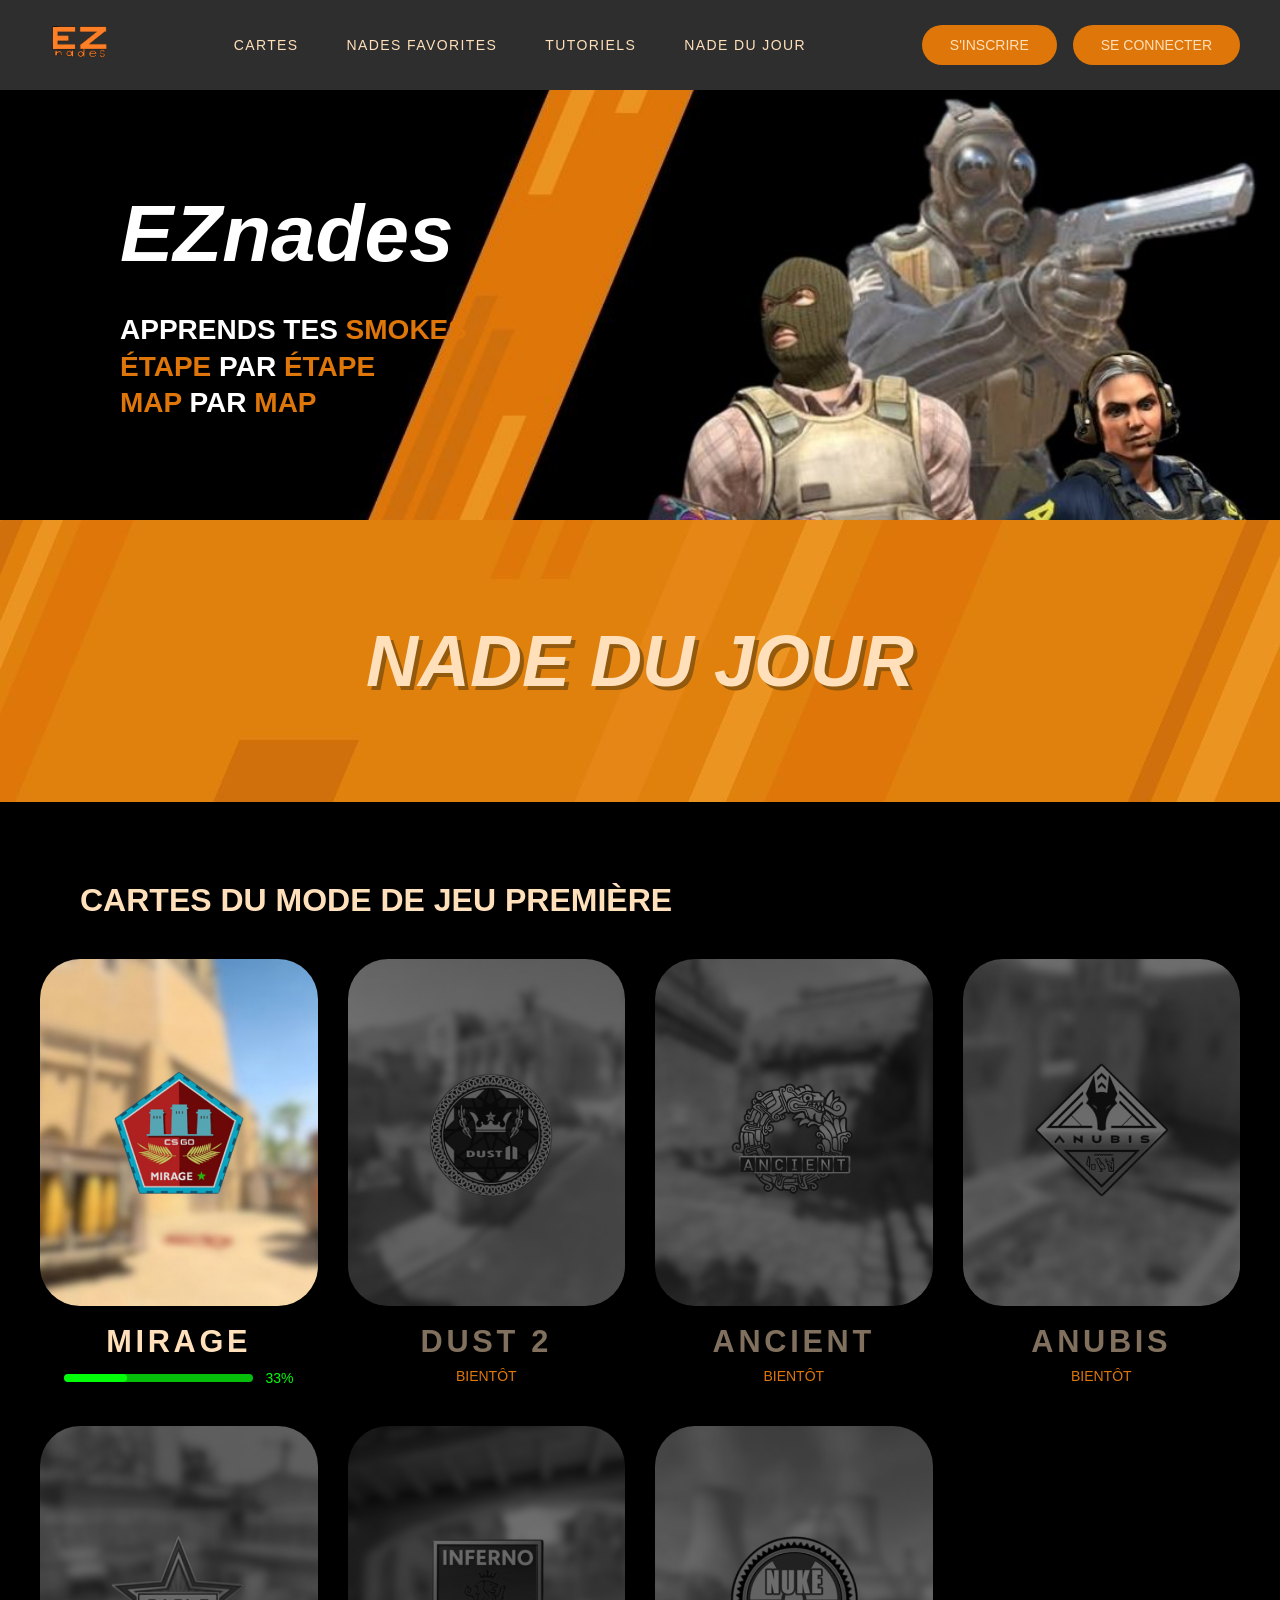
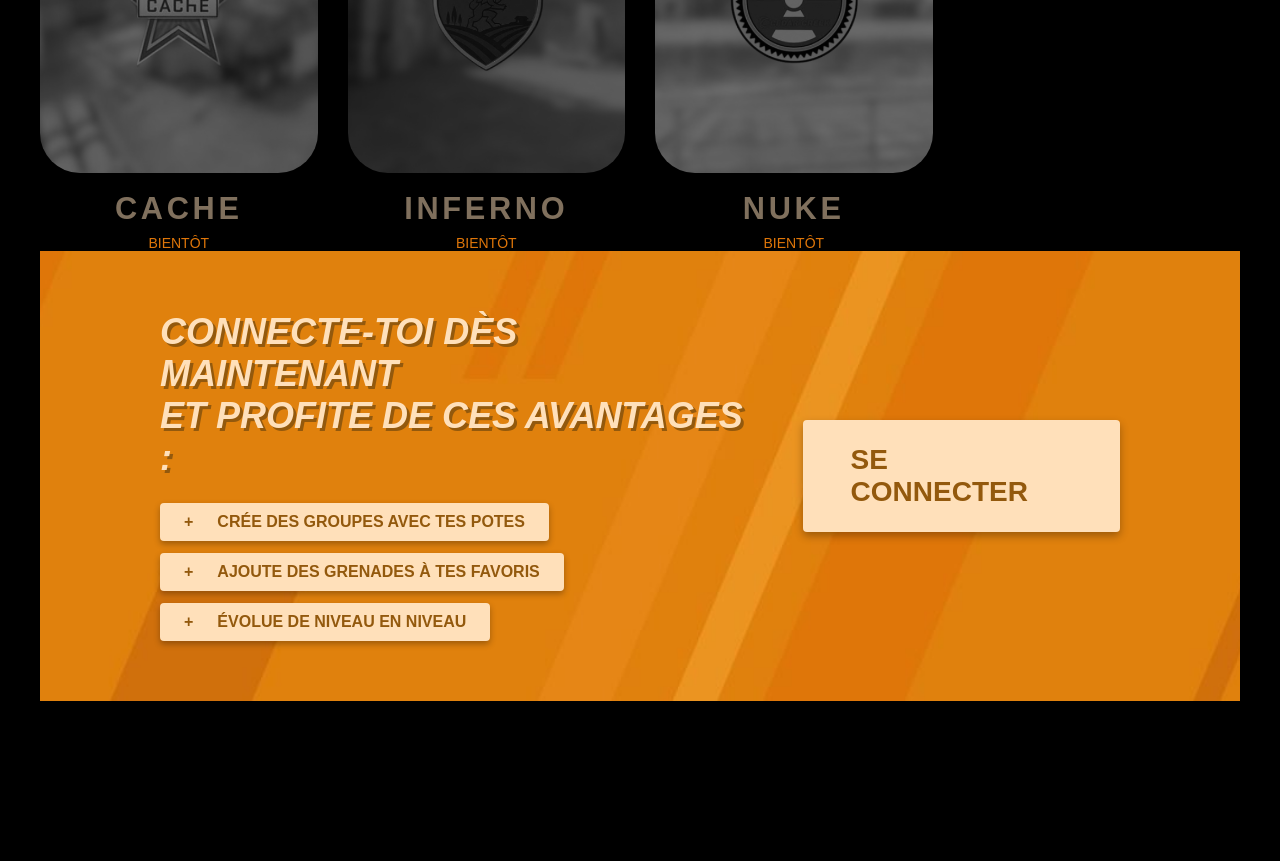
==== index.html @ 0c4ae9d3 "Mise en page grille des maps" ====
<!DOCTYPE html>
<html lang="fr">
<head>
  <meta charset="UTF-8">
  <meta name="viewport" content="width=device-width, initial-scale=1.0">
  <title>Nades CS2 - démo</title>
  <link rel="stylesheet" href="css/style.css">
</head>
<body>
  <header class="header">
    <a href="index.html" class="header__logo">
      <img src="img/logo/logo.png" alt="Logo">
    </a>
    <nav class="header__nav">
      <a href="#cartes">Cartes</a>
      <a href="#">Nades favorites</a>
      <a href="#">Tutoriels</a>
      <a href="#nade-du-jour">Nade du jour</a>
    </nav>
    <div class="header__actions">
      <a href="#" class="btn">S'inscrire</a>
      <a href="#" class="btn">Se connecter</a>
    </div>
  </header>
  <main>
  <section class="hero">
    <div class="hero__texte">
      <h1 class="hero__titre">EZnades</h1>
      <p class="hero__slogan">
        Apprends tes <span>smokes</span><br>
        <span>étape</span> par <span>étape</span><br>
        <span>map</span> par <span>map</span>
      </p>
    </div>
  </section>

  <section class="nade-du-jour" id="nade-du-jour">
    <h2>Nade du jour</h2>
  </section>

  <section class="cartes" id="cartes">
  <h2 class="cartes__titre">Cartes du mode de jeu Première</h2>

  <div class="cartes__grille">

    <a href="selection.html" class="carte">
      <img src="img/maps/mirage.png" alt="Mirage" class="carte__image">
      <p class="carte__nom">Mirage</p>
      <div class="carte__progression">
        <div class="barre"><div class="barre__remplie" style="width: 33%"></div></div>
        <span class="barre__pourcent">33%</span>
      </div>
    </a>

    <div class="carte carte--bientot">
      <img src="img/maps/dust2.png" alt="Dust 2" class="carte__image">
      <p class="carte__nom">Dust 2</p>
      <p class="carte__etiquette">Bientôt</p>
    </div>

    <div class="carte carte--bientot">
      <img src="img/maps/ancient.png" alt="Ancient" class="carte__image">
      <p class="carte__nom">Ancient</p>
      <p class="carte__etiquette">Bientôt</p>
    </div>

    <div class="carte carte--bientot">
      <img src="img/maps/anubis.png" alt="Anubis" class="carte__image">
      <p class="carte__nom">Anubis</p>
      <p class="carte__etiquette">Bientôt</p>
    </div>

    <div class="carte carte--bientot">
      <img src="img/maps/cache.png" alt="Cache" class="carte__image">
      <p class="carte__nom">Cache</p>
      <p class="carte__etiquette">Bientôt</p>
    </div>

    <div class="carte carte--bientot">
      <img src="img/maps/inferno.png" alt="Inferno" class="carte__image">
      <p class="carte__nom">Inferno</p>
      <p class="carte__etiquette">Bientôt</p>
    </div>

    <div class="carte carte--bientot">
      <img src="img/maps/nuke.png" alt="Nuke" class="carte__image">
      <p class="carte__nom">Nuke</p>
      <p class="carte__etiquette">Bientôt</p>
    </div>

  </div>
  <section class="connexion">
    <div>
    <h2>Connecte-toi dès maintenant<br>et profite de ces avantages :</h2>
    <ul class="connexion__liste">
      <li>Crée des groupes avec tes potes</li>
      <li>Ajoute des grenades à tes favoris</li>
      <li>Évolue de niveau en niveau</li>
    </ul>
    </div>
    <a href="#" class="connexion__bouton">Se connecter</a>
  </section>

</section>
</main>
</body>
</html>
---- css/style.css ----
:root {
  --noir: #000000;
  --gris-header: #2e2e2e;
  --orange: #df7609;
  --creme: #ffe0BA;
  --vert-progress: #00FF09;
  --brun: #93590D;
  --vert-fonce: #05BF0B;

  --font-texte: "Inter", sans-serif;
  --font-titre: "Inter", sans-serif;
}

* { box-sizing: border-box; margin: 0; padding: 0; }

body {
  background: var(--noir);
  color: var(--creme);
  font-family: var(--font-texte);
}
.header {
  display: flex;
  align-items: center;
  justify-content: space-between;
  height: 90px;
  padding: 0 40px;
  background: var(--gris-header);
}
.header__logo img { height: 64px; }
.header__nav { display: flex; gap: 48px; }
.header__nav a {
  color: var(--creme);
  text-decoration: none;
  text-transform: uppercase;
  letter-spacing: 0.1em;
  font-size: 14px;
}
.header__actions { display: flex; gap: 16px; align-items: center; }
.btn {
  background: var(--orange);
  color: var(--creme);
  padding: 12px 28px;
  border-radius: 999px;
  text-decoration: none;
  text-transform: uppercase;
  font-size: 14px;
}
.hero {
  background: var(--noir) url("../img/hero/hero.jpg") no-repeat right center / cover;
  min-height: 430px;
  display: flex;
  align-items: center;
  padding: 0 120px;
}
.hero__titre {
  font-family: var(--font-titre);
  font-size: 80px;
  font-style: italic;
  font-weight: 800;
  color: #fff;
}
.hero__slogan {
  margin-top: 32px;
  font-family: var(--font-titre);
  font-size: 28px;
  font-weight: 600;
  text-transform: uppercase;
  line-height: 1.3;
  color: #fff;
}
.hero__slogan span { color: var(--orange); }

.nade-du-jour {
  background: var(--orange) url("../img/hero/fond-orange.jpg") center / cover;
  padding: 100px 20px;
  text-align: center;
}
.nade-du-jour h2 {
  font-family: var(--font-titre);
  font-size: 72px;
  font-style: italic;
  font-weight: 800;
  text-transform: uppercase;
  color: var(--creme);
  text-shadow: 4px 4px 0 var(--brun);
}
.cartes { padding: 80px 40px 160px; }
.cartes__titre {
  font-family: var(--font-titre);
  font-size: 32px;
  text-transform: uppercase;
  color: var(--creme);
  margin: 0 0 40px 40px;
}
.cartes__grille {
  display: grid;
  grid-template-columns: repeat(4, 1fr);
  gap: 40px 30px;
}

.carte {
  display: block;
  text-decoration: none;
  color: var(--creme);
  transition: transform 0.2s;
}
a.carte:hover { transform: translateY(-4px); }

.carte__image {
  display: block;
  width: 100%;
  aspect-ratio: 4 / 5;
  object-fit: cover;
  border-radius: 40px;
}

.carte__progression {
  display: flex;
  align-items: center;
  gap: 12px;
  margin: 10px 24px 0;
}
.barre {
  flex: 1;
  height: 8px;
  background: var(--vert-fonce);
  border-radius: 999px;
  overflow: hidden;
}
.barre__remplie {
  height: 100%;
  background: var(--vert-progress);
  border-radius: 999px;
}
.barre__pourcent { font-size: 14px; color: var(--vert-progress); }

.carte__nom {
  margin-top: 18px;
  text-align: center;
  text-transform: uppercase;
  font-size: clamp(22px, 2.4vw, 36px);
  font-weight: 700;
  letter-spacing: 0.12em;
}

.carte--bientot .carte__image { filter: grayscale(1) brightness(0.45); }
.carte--bientot .carte__nom { opacity: 0.5; }
.carte__etiquette {
  margin: 8px 24px 0;
  text-align: center;
  font-size: 14px;
  text-transform: uppercase;
  color: var(--orange);
}
.connexion {
  background: var(--orange) url("../img/hero/fond-orange.jpg") center / cover;
  display: flex;
  align-items: center;
  justify-content: space-between;
  gap: 40px;
  padding: 60px 120px;
}
.connexion h2 {
  font-family: var(--font-titre);
  font-size: 36px;
  font-style: italic;
  font-weight: 800;
  text-transform: uppercase;
  color: var(--creme);
  text-shadow: 3px 3px 0 var(--brun);
}
.connexion__liste {
  list-style: none;
  display: grid;
  gap: 12px;
  margin-top: 24px;
}
.connexion__liste li {
  width: fit-content;
  padding: 10px 24px;
  background: var(--creme);
  color: var(--brun);
  font-weight: 700;
  text-transform: uppercase;
  border-radius: 4px;
  box-shadow: 0 3px 6px rgba(0, 0, 0, 0.3);
}
.connexion__liste li::before { content: "+"; margin-right: 24px; }
.connexion__bouton {
  padding: 24px 48px;
  background: var(--creme);
  color: var(--brun);
  font-size: 28px;
  font-weight: 800;
  text-transform: uppercase;
  text-decoration: none;
  border-radius: 4px;
  box-shadow: 0 4px 8px rgba(0, 0, 0, 0.3);
}
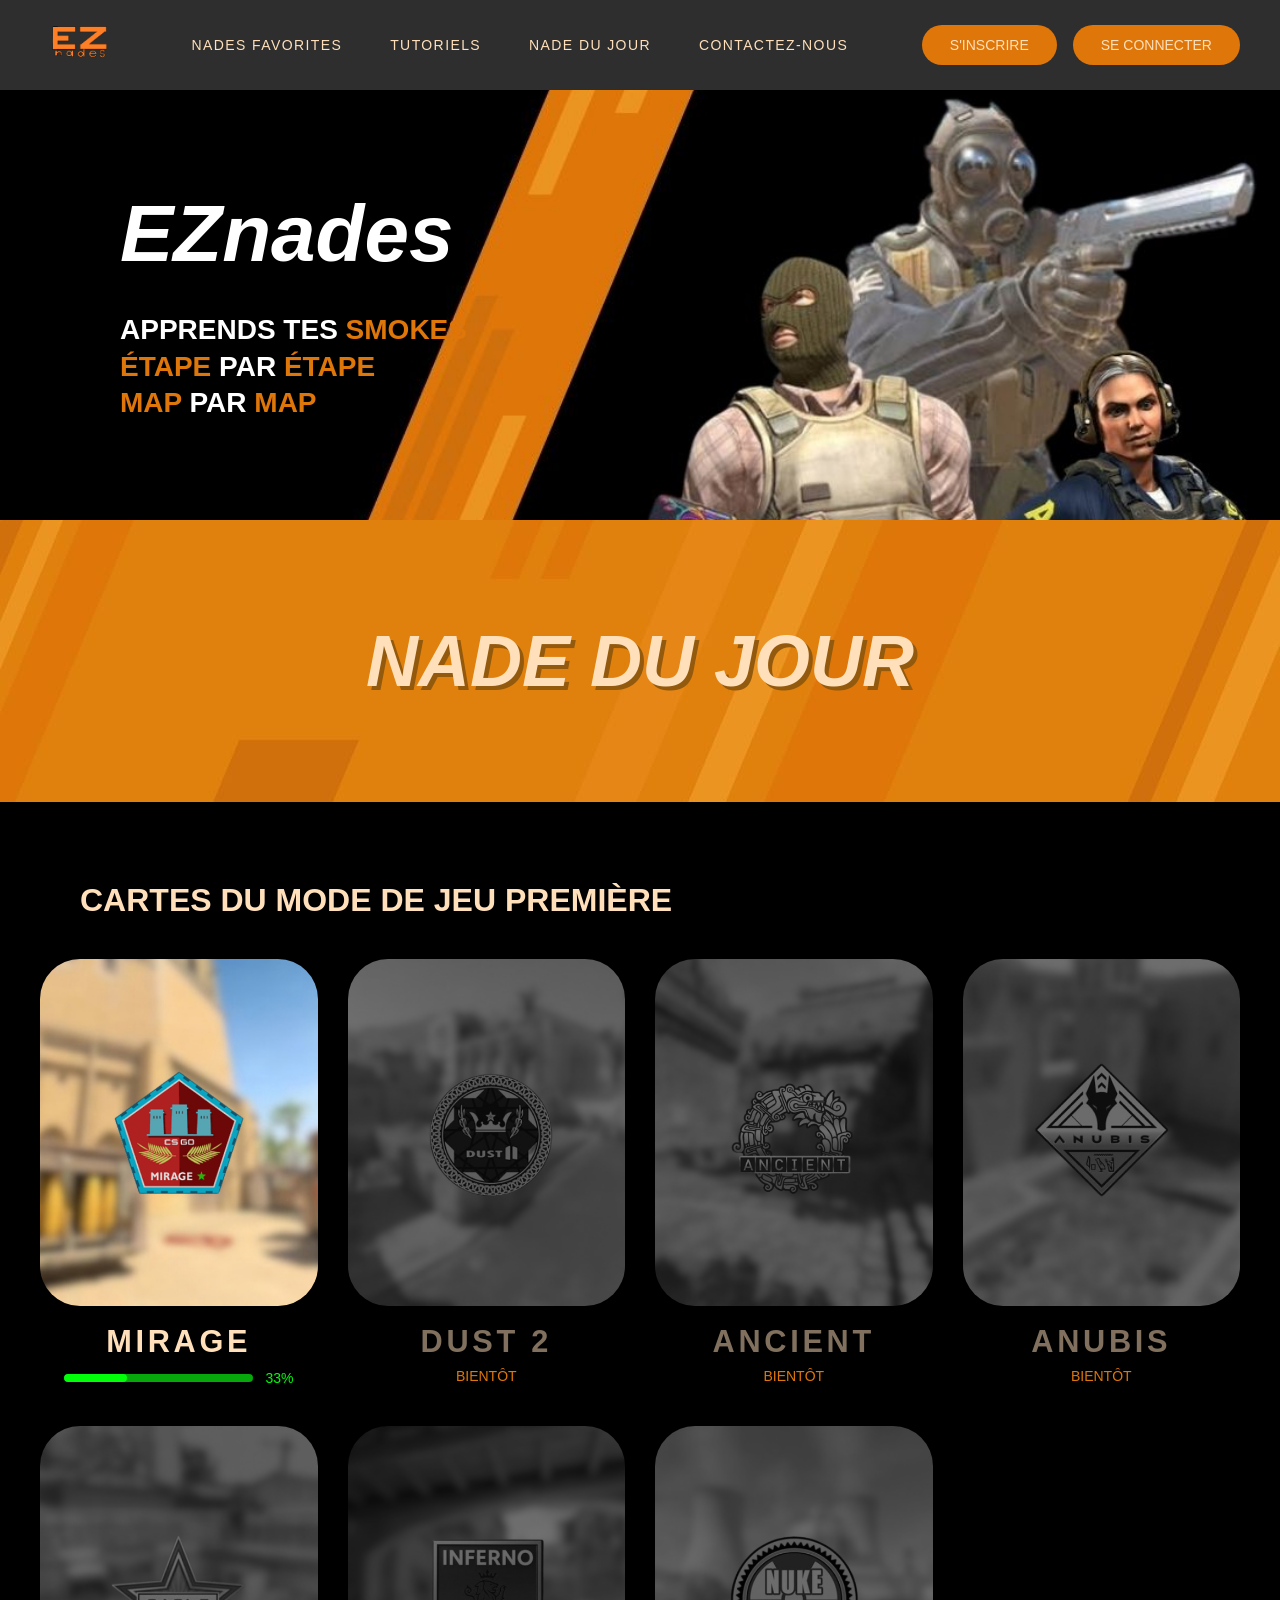
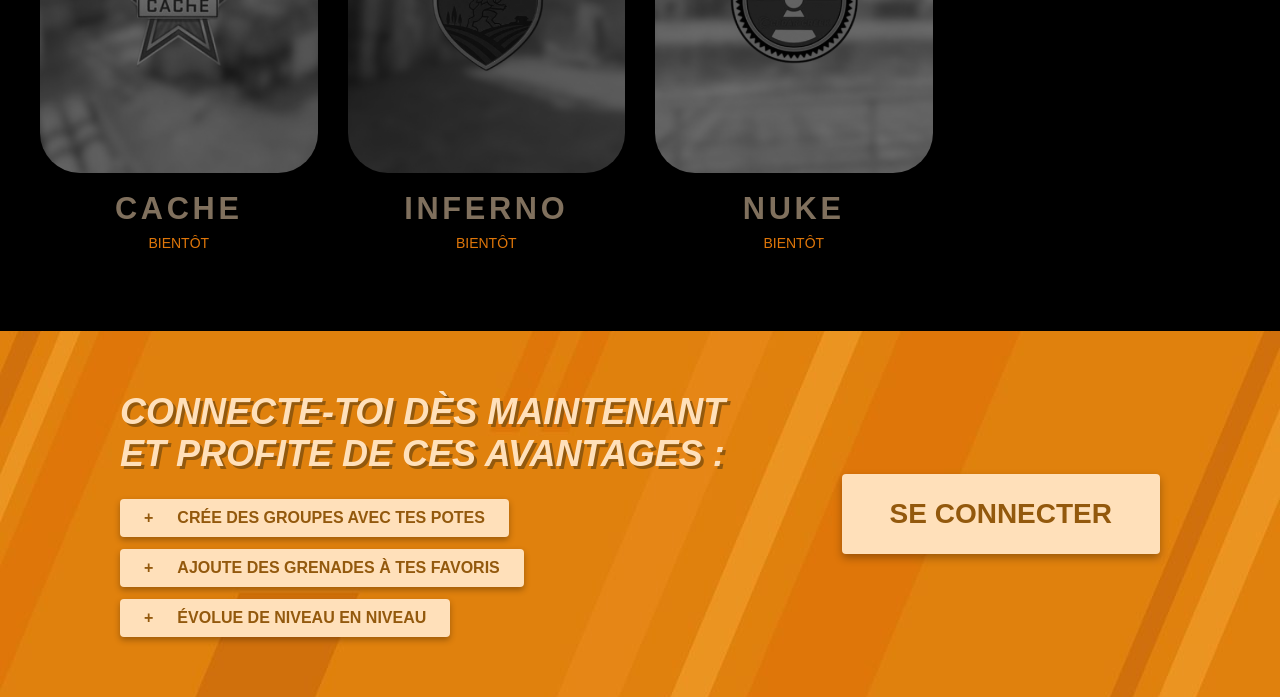
==== commit 1f26eff9: "Ajustements site 19/10" ====
--- a/index.html
+++ b/index.html
@@ -12,10 +12,10 @@
       <img src="img/logo/logo.png" alt="Logo">
     </a>
     <nav class="header__nav">
-      <a href="#cartes">Cartes</a>
       <a href="#">Nades favorites</a>
       <a href="#">Tutoriels</a>
       <a href="#nade-du-jour">Nade du jour</a>
+      <a href="contact.html">Contactez-nous</a>
     </nav>
     <div class="header__actions">
       <a href="#" class="btn">S'inscrire</a>
@@ -87,8 +87,9 @@
       <p class="carte__nom">Nuke</p>
       <p class="carte__etiquette">Bientôt</p>
     </div>
-
   </div>
+  </section>
+  
   <section class="connexion">
     <div>
     <h2>Connecte-toi dès maintenant<br>et profite de ces avantages :</h2>
@@ -101,7 +102,6 @@
     <a href="#" class="connexion__bouton">Se connecter</a>
   </section>
 
-</section>
 </main>
 </body>
 </html>
--- a/css/style.css
+++ b/css/style.css
@@ -5,7 +5,7 @@
   --creme: #ffe0BA;
   --vert-progress: #00FF09;
   --brun: #93590D;
-  --vert-fonce: #05BF0B;
+  --vert-fonce: #06A80C;
 
   --font-texte: "Inter", sans-serif;
   --font-titre: "Inter", sans-serif;
@@ -84,7 +84,7 @@
   color: var(--creme);
   text-shadow: 4px 4px 0 var(--brun);
 }
-.cartes { padding: 80px 40px 160px; }
+.cartes { padding: 80px 40px 80px; }
 .cartes__titre {
   font-family: var(--font-titre);
   font-size: 32px;
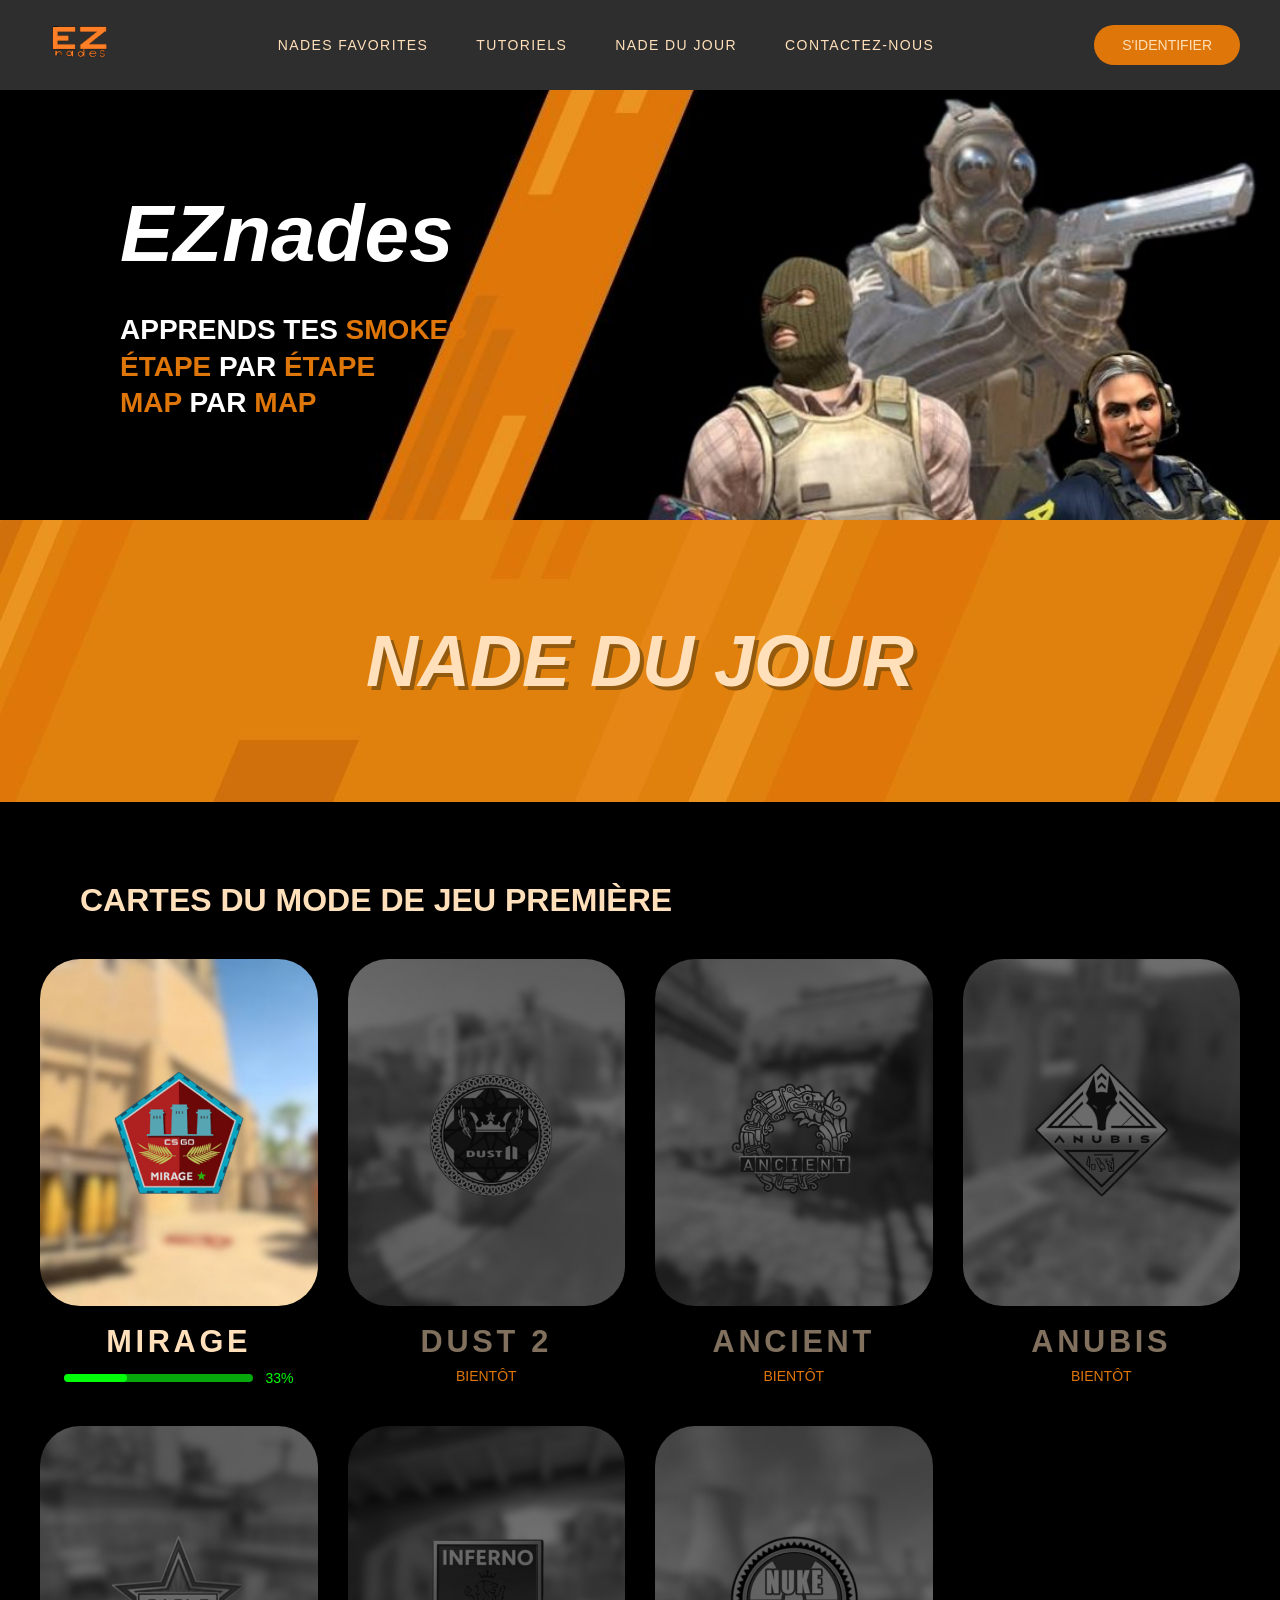
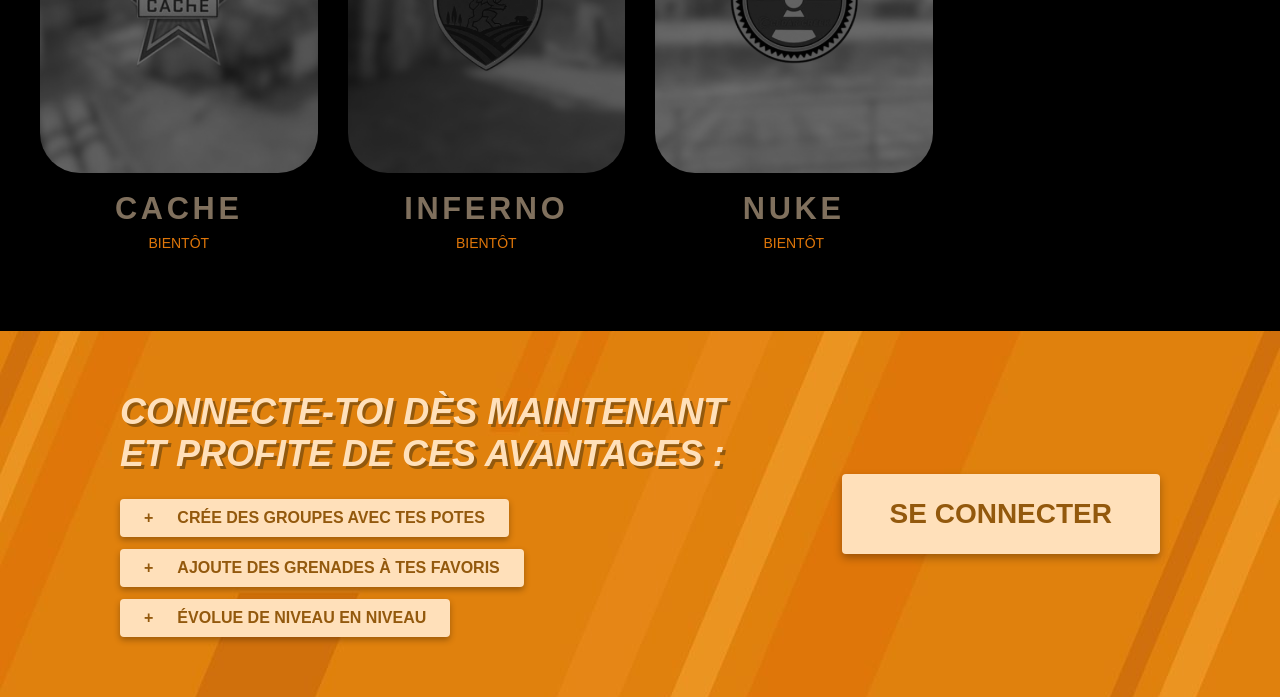
==== commit f59df512: "Pages connexion et contact + boutons" ====
--- a/index.html
+++ b/index.html
@@ -18,9 +18,8 @@
       <a href="contact.html">Contactez-nous</a>
     </nav>
     <div class="header__actions">
-      <a href="#" class="btn">S'inscrire</a>
-      <a href="#" class="btn">Se connecter</a>
-    </div>
+      <a href="connexion.html" class="btn">S'identifier</a>
+      </div>
   </header>
   <main>
   <section class="hero">
--- a/css/style.css
+++ b/css/style.css
@@ -196,4 +196,384 @@
   text-decoration: none;
   border-radius: 4px;
   box-shadow: 0 4px 8px rgba(0, 0, 0, 0.3);
+}
+/* ---------- Page sélection ---------- */
+.map-hero {
+  width: 90%;
+  max-width: 1150px;
+  min-height: 300px;
+  margin: 60px auto 0;
+  background: url("../img/hero/mirage-banniere.png") center / cover;
+  display: flex;
+  align-items: center;
+  justify-content: center;
+}
+.map-hero__titre {
+  font-family: var(--font-titre);
+  font-size: clamp(56px, 9vw, 120px);
+  font-weight: 800;
+  text-transform: uppercase;
+  color: var(--creme);
+  text-shadow: 6px 6px 0 var(--brun);
+}
+
+.niveau { text-align: center; margin: 32px 0; }
+.niveau__select {
+  padding: 14px 32px;
+  background: var(--gris-header);
+  color: var(--creme);
+  border: 2px solid var(--orange);
+  border-radius: 8px;
+  font-family: var(--font-texte);
+  font-size: 20px;
+  font-weight: 700;
+  text-transform: uppercase;
+  cursor: pointer;
+}
+
+.filtres {
+  display: flex;
+  align-items: center;
+  gap: 48px;
+  padding: 24px 56px;
+  background: var(--gris-header);
+}
+.filtres__titre {
+  font-size: 22px;
+  font-weight: 800;
+  text-transform: uppercase;
+}
+.filtres__select {
+  background: transparent;
+  color: var(--creme);
+  border: none;
+  font-family: var(--font-texte);
+  font-size: 18px;
+  text-transform: uppercase;
+  cursor: pointer;
+}
+.filtres__select option,
+.niveau__select option {
+  background: var(--gris-header);
+  color: var(--creme);
+}
+
+.smokes {
+  display: grid;
+  grid-template-columns: repeat(3, 1fr);
+  gap: 40px;
+  padding: 90px 40px 80px;
+}
+.smoke-carte {
+  display: flex;
+  flex-direction: column;
+  align-items: center;
+  text-decoration: none;
+  color: var(--creme);
+  transition: transform 0.2s;
+}
+.smoke-carte:hover { transform: translateY(-4px); }
+.smoke-carte__image {
+  width: clamp(180px, 19.5vw, 320px);
+  aspect-ratio: 250 / 322;
+  object-fit: cover;
+  border-radius: 25px;
+}
+.smoke-carte__nom {
+  margin-top: 32px;
+  font-size: clamp(18px, 2vw, 28px);
+  font-weight: 700;
+  text-transform: uppercase;
+}
+.smoke-carte__badge {
+  display: inline-flex;
+  align-items: center;
+  gap: 16px;
+  margin-top: 32px;
+  padding: 8px 28px;
+  border: 3px solid var(--creme);
+  border-radius: 12px;
+  font-size: clamp(16px, 1.7vw, 22px);
+  font-weight: 700;
+  text-transform: uppercase;
+}
+.smoke-carte__picto { height: 32px; }
+
+/* Menu "Type de lancer" */
+.lancer { position: relative; }
+.lancer__titre {
+  list-style: none;
+  cursor: pointer;
+  font-size: 18px;
+  text-transform: uppercase;
+  color: var(--creme);
+}
+.lancer__titre::-webkit-details-marker { display: none; }
+.lancer__titre::after { content: " ▼"; font-size: 0.8em; }
+
+.lancer__panneau {
+  position: absolute;
+  top: 140%;
+  left: 0;
+  z-index: 10;
+  display: grid;
+  gap: 20px;
+  width: max-content;
+  padding: 24px 32px;
+  background: var(--gris-header);
+  border: 2px solid var(--orange);
+  border-radius: 8px;
+}
+
+/* Les interrupteurs */
+.interrupteur-ligne {
+  display: flex;
+  align-items: center;
+  gap: 20px;
+  font-size: 14px;
+  text-transform: uppercase;
+  white-space: nowrap;
+}
+.interrupteur { position: relative; display: inline-block; cursor: pointer; }
+.interrupteur input {
+  position: absolute;
+  width: 100%;
+  height: 100%;
+  opacity: 0;
+  cursor: pointer;
+}
+.interrupteur__piste {
+  position: relative;
+  display: block;
+  width: 160px;
+  height: 44px;
+  background: var(--creme);
+  border: 2px solid var(--brun);
+  border-radius: 6px;
+}
+.interrupteur__piste::after {
+  content: "";
+  position: absolute;
+  top: 6px;
+  left: 6px;
+  width: 56px;
+  height: 28px;
+  background: var(--brun);
+  border-radius: 4px;
+  transition: transform 0.25s;
+}
+.interrupteur input:checked + .interrupteur__piste::after {
+  transform: translateX(88px);
+}
+.interrupteur input:focus-visible + .interrupteur__piste {
+  outline: 3px solid var(--orange);
+  outline-offset: 2px;
+}
+/* ---------- Page apprendre ---------- */
+.map-hero--detail { gap: clamp(24px, 6vw, 90px); }
+.map-hero--detail .map-hero__titre { font-size: clamp(48px, 7.5vw, 100px); }
+.map-hero__infos {
+  padding-left: clamp(24px, 6vw, 90px);
+  border-left: 3px solid var(--creme);
+  font-size: clamp(20px, 2.8vw, 38px);
+  font-weight: 800;
+  text-transform: uppercase;
+  line-height: 1.8;
+  text-shadow: 3px 3px 0 var(--brun);
+}
+
+.version {
+  margin-bottom: 24px;
+  font-size: 16px;
+  color: #b8b8b8;
+}
+
+.video-cadre {
+  background: var(--orange) url("../img/hero/fond-orange.jpg") center / cover;
+  padding: clamp(16px, 4.5vw, 62px);
+}
+.video { aspect-ratio: 16 / 9; }
+.video iframe {
+  display: block;
+  width: 100%;
+  height: 100%;
+  border: 0;
+}
+.apprendre {
+  display: grid;
+  grid-template-columns: 1fr clamp(260px, 26vw, 340px);
+  gap: 40px;
+  align-items: start;
+  padding: 40px 40px 80px;
+}
+.apprendre__principal .nade-du-jour { margin-top: 48px; }
+
+/* Boutons d'action */
+.actions {
+  display: grid;
+  grid-template-columns: 1fr 1fr;
+  gap: 24px;
+  margin-top: 40px;
+}
+.action {
+  --fond: #57a95c;
+  --bord: #245a28;
+  --texte: #0f2f12;
+  display: flex;
+  align-items: center;
+  justify-content: space-between;
+  min-height: 96px;
+  padding: 0 40px;
+  background: var(--fond);
+  color: var(--texte);
+  border: 6px solid var(--bord);
+  font-family: var(--font-texte);
+  font-size: 22px;
+  font-weight: 800;
+  text-transform: uppercase;
+  text-decoration: none;
+  cursor: pointer;
+  transition: background 0.2s, color 0.2s;
+}
+.action.est-actif {
+  --fond: var(--bord);
+  --texte: var(--creme);
+}
+.action:hover { filter: brightness(1.1); }
+.action__icone { font-size: 32px; }
+.action--favoris { --fond: #dde58a; --bord: #8b8b35; --texte: #4d4d12; }
+.action--erreur {
+  --fond: #d26161; --bord: #7d2f2f; --texte: #3d1111;
+  grid-column: 1 / -1;
+  justify-self: center;
+  width: 50%;
+}
+
+/* Colonne "Apprendre d'autres nades" */
+.autres {
+  padding: 32px 28px;
+  background: var(--gris-header);
+  border-radius: 16px;
+}
+.autres__titre {
+  margin-bottom: 28px;
+  text-align: center;
+  font-size: 22px;
+  font-weight: 800;
+  text-transform: uppercase;
+}
+.autres .smoke-carte {
+  padding-bottom: 32px;
+  margin-bottom: 32px;
+  border-bottom: 2px solid var(--creme);
+}
+.autres .smoke-carte__image {
+  width: 100%;
+  aspect-ratio: 3 / 4;
+  border-radius: 28px;
+}
+.autres .smoke-carte__nom { margin-top: 20px; font-size: 22px; }
+.autres .smoke-carte__badge { margin-top: 20px; }
+
+/* ---------- Pages Connexion et Contact ---------- */
+.header--sans-actions { justify-content: flex-start; gap: 64px; }
+
+.page-carte {
+  display: flex;
+  justify-content: center;
+  padding: clamp(32px, 6vw, 60px) 20px 80px;
+}
+
+.login {
+  width: 100%;
+  max-width: 550px;
+  padding: 40px clamp(20px, 6vw, 72px) 60px;
+  background: var(--gris-header);
+  color: #fff;
+  text-align: center;
+}
+.login__titre {
+  font-size: clamp(26px, 5vw, 36px);
+  font-weight: 800;
+  text-transform: uppercase;
+}
+.login__logo { display: block; width: 140px; margin: 28px auto; }
+.login__texte { font-size: 16px; line-height: 1.4; }
+.login__boutons { display: grid; gap: 20px; margin-top: 40px; }
+
+.login__bouton {
+  display: grid;
+  grid-template-columns: 40px 1fr 40px;
+  align-items: center;
+  height: 46px;
+  padding: 0 24px;
+  background: var(--gris-bouton);
+  color: #fff;
+  border: 0;
+  border-radius: 6px;
+  font-family: var(--font-texte);
+  font-size: 16px;
+  font-weight: 500;
+  text-align: center;
+  cursor: pointer;
+}
+.login__bouton:hover { filter: brightness(1.15); }
+.login__icone { grid-column: 1; width: 26px; height: 26px; justify-self: center; }
+.login__bouton span { grid-column: 2; }
+
+.login__bouton--steam {
+  height: 86px;
+  background: var(--orange);
+  font-size: 20px;
+  font-weight: 700;
+  grid-template-columns: 96px 1fr 96px;
+}
+.login__bouton--steam .login__icone { width: 42px; height: 42px; }
+
+.contact {
+  width: 100%;
+  max-width: 980px;
+  padding: 48px clamp(20px, 8.6vw, 110px) 72px;
+  background: var(--gris-header);
+}
+.contact__titre { margin-bottom: 24px; font-size: 24px; font-weight: 700; }
+.formulaire { display: grid; gap: 24px; }
+
+.champ {
+  display: block;
+  width: 100%;
+  padding: 16px 28px;
+  background: transparent;
+  color: var(--creme);
+  border: 2px solid var(--creme);
+  border-radius: 6px;
+  font-family: var(--font-texte);
+  font-size: 18px;
+}
+.champ::placeholder { color: #a39583; }
+.champ:focus { outline: 3px solid var(--orange); outline-offset: 2px; }
+.champ--message { min-height: 225px; resize: vertical; }
+
+.formulaire__envoyer {
+  justify-self: start;
+  padding: 14px 40px;
+  background: var(--orange);
+  color: var(--creme);
+  border: 0;
+  border-radius: 999px;
+  font-family: var(--font-texte);
+  font-size: 16px;
+  font-weight: 800;
+  text-transform: uppercase;
+  cursor: pointer;
+}
+.formulaire__envoyer:hover { filter: brightness(1.1); }
+
+.sr-only {
+  position: absolute;
+  width: 1px;
+  height: 1px;
+  overflow: hidden;
+  clip: rect(0 0 0 0);
+  white-space: nowrap;
 }
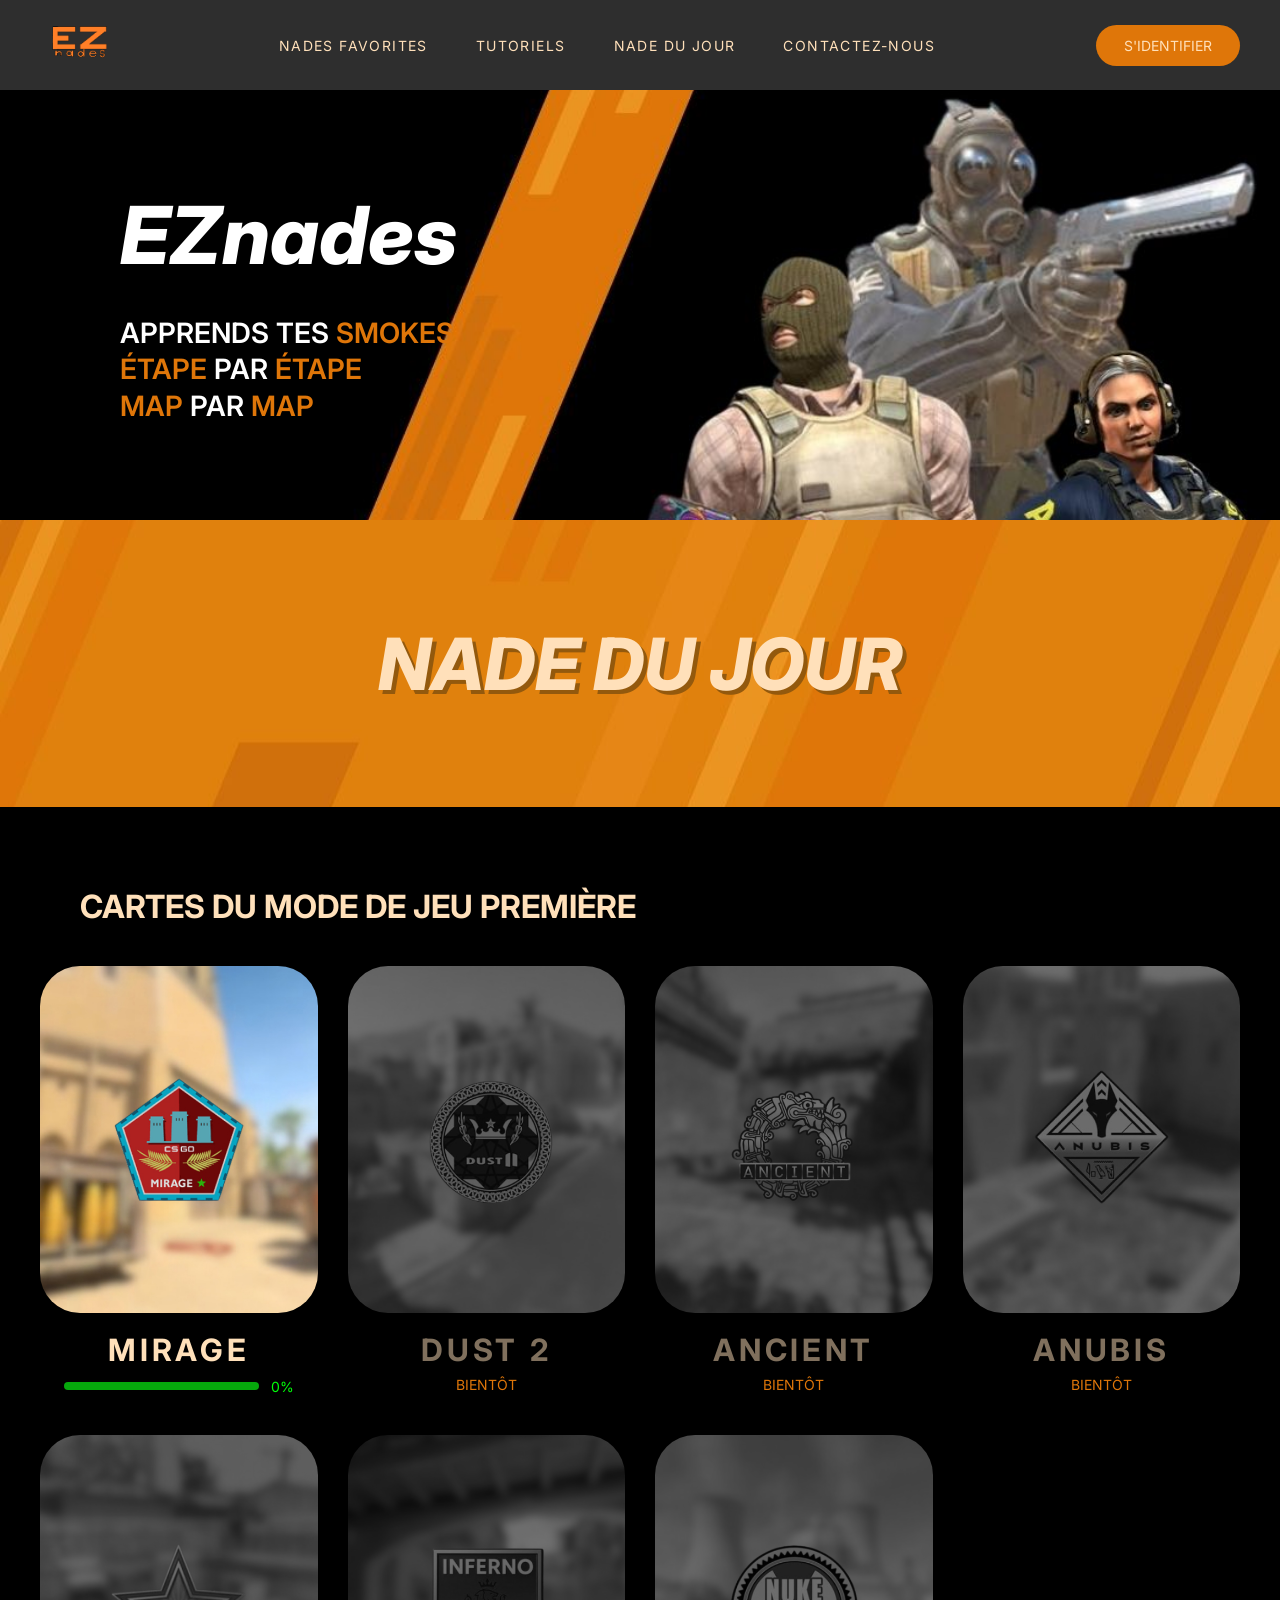
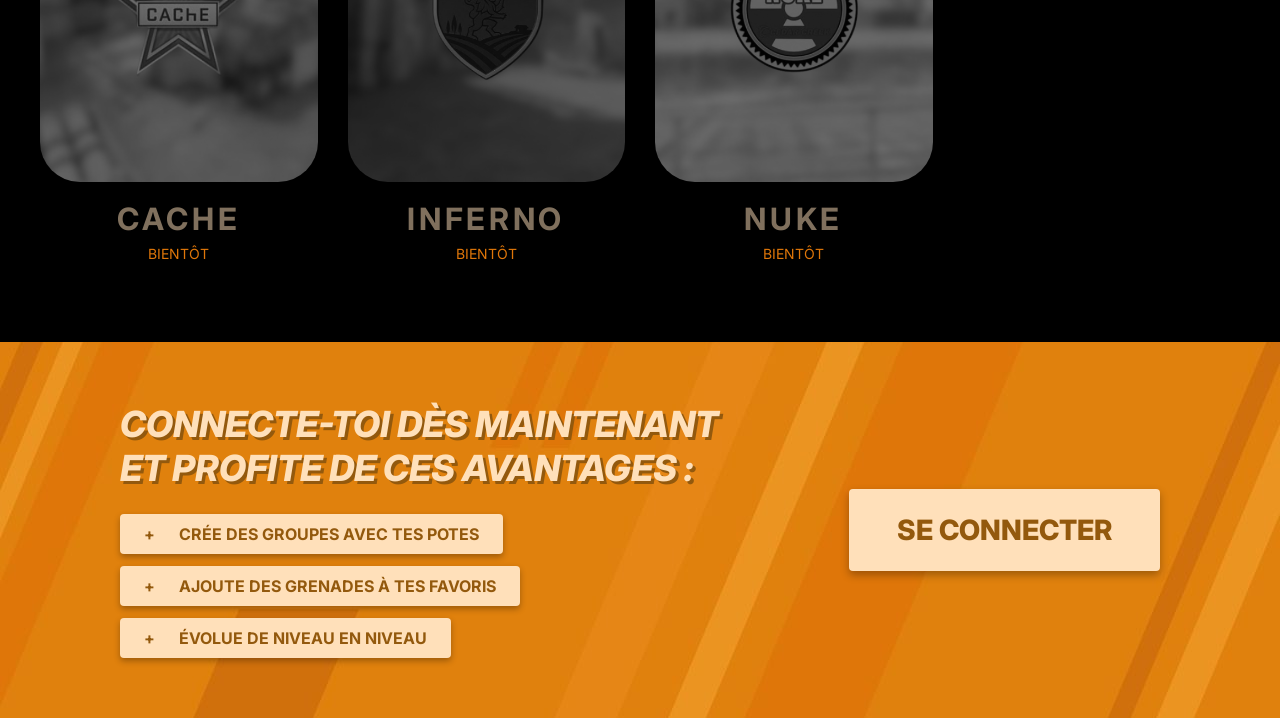
==== commit b38dbf6f: "Progression branchée" ====
--- a/index.html
+++ b/index.html
@@ -5,13 +5,18 @@
   <meta name="viewport" content="width=device-width, initial-scale=1.0">
   <title>Nades CS2 - démo</title>
   <link rel="stylesheet" href="css/style.css">
+  <script src="js/main.js" defer></script>
 </head>
 <body>
   <header class="header">
+    <button class="burger" type="button" aria-label="Ouvrir le menu"
+          aria-expanded="false" aria-controls="menu-principal">
+     <span></span><span></span><span></span>
+    </button>
     <a href="index.html" class="header__logo">
       <img src="img/logo/logo.png" alt="Logo">
     </a>
-    <nav class="header__nav">
+    <nav class="header__nav" id="menu-principal">
       <a href="#">Nades favorites</a>
       <a href="#">Tutoriels</a>
       <a href="#nade-du-jour">Nade du jour</a>
@@ -45,9 +50,9 @@
     <a href="selection.html" class="carte">
       <img src="img/maps/mirage.png" alt="Mirage" class="carte__image">
       <p class="carte__nom">Mirage</p>
-      <div class="carte__progression">
-        <div class="barre"><div class="barre__remplie" style="width: 33%"></div></div>
-        <span class="barre__pourcent">33%</span>
+      <div class="carte__progression" data-progression="mirage" data-total="3">
+        <div class="barre"><div class="barre__remplie" style="width: 0%"></div></div>
+        <span class="barre__pourcent">0%</span>
       </div>
     </a>
 
@@ -98,7 +103,7 @@
       <li>Évolue de niveau en niveau</li>
     </ul>
     </div>
-    <a href="#" class="connexion__bouton">Se connecter</a>
+    <a href="connexion.html" class="connexion__bouton">Se connecter</a>
   </section>
 
 </main>
--- a/css/style.css
+++ b/css/style.css
@@ -1,3 +1,5 @@
+@import url("https://fonts.googleapis.com/css2?family=Inter:ital,wght@0,400;0,500;0,600;0,700;0,800;1,800&display=swap");
+
 :root {
   --noir: #000000;
   --gris-header: #2e2e2e;
@@ -6,6 +8,7 @@
   --vert-progress: #00FF09;
   --brun: #93590D;
   --vert-fonce: #06A80C;
+  --gris-bouton: #666666;
 
   --font-texte: "Inter", sans-serif;
   --font-titre: "Inter", sans-serif;
@@ -131,6 +134,7 @@
   height: 100%;
   background: var(--vert-progress);
   border-radius: 999px;
+  transition: width 0.4s;
 }
 .barre__pourcent { font-size: 14px; color: var(--vert-progress); }
 
@@ -487,7 +491,7 @@
 .login {
   width: 100%;
   max-width: 550px;
-  padding: 40px clamp(20px, 6vw, 72px) 60px;
+  padding: 40px clamp(14px, 6.6vw, 84px) 60px;
   background: var(--gris-header);
   color: #fff;
   text-align: center;
@@ -501,35 +505,52 @@
 .login__texte { font-size: 16px; line-height: 1.4; }
 .login__boutons { display: grid; gap: 20px; margin-top: 40px; }
 
+.login__boutons { display: grid; gap: 22px; margin-top: 40px; }
+
 .login__bouton {
-  display: grid;
-  grid-template-columns: 40px 1fr 40px;
-  align-items: center;
+  --retrait: 65px;
+  --ecart: 41px;
+  display: flex;
+  align-items: center;
+  justify-content: flex-start;
+  gap: var(--ecart);
   height: 46px;
-  padding: 0 24px;
-  background: var(--gris-bouton);
+  padding: 0 16px 0 var(--retrait);
+  background: var(--gris-bouton, #666666);
   color: #fff;
   border: 0;
-  border-radius: 6px;
+  border-radius: 5px;
   font-family: var(--font-texte);
   font-size: 16px;
   font-weight: 500;
-  text-align: center;
+  white-space: nowrap;
+  text-align: left;
   cursor: pointer;
 }
 .login__bouton:hover { filter: brightness(1.15); }
-.login__icone { grid-column: 1; width: 26px; height: 26px; justify-self: center; }
-.login__bouton span { grid-column: 2; }
+
+.login__icone {
+  flex: none;
+  width: 32px;
+  height: 28px;
+  object-fit: contain;
+}
 
 .login__bouton--steam {
+  --retrait: 55px;
+  --ecart: 34px;
   height: 86px;
   background: var(--orange);
   font-size: 20px;
   font-weight: 700;
-  grid-template-columns: 96px 1fr 96px;
 }
 .login__bouton--steam .login__icone { width: 42px; height: 42px; }
 
+@media (max-width: 480px) {
+  .login__bouton { --retrait: 28px; --ecart: 24px; }
+  .login__bouton--steam { font-size: 16px; }
+  .login__bouton--steam .login__icone { width: 36px; height: 36px; }
+}
 .contact {
   width: 100%;
   max-width: 980px;
@@ -576,4 +597,92 @@
   overflow: hidden;
   clip: rect(0 0 0 0);
   white-space: nowrap;
-}+}
+/* ---------- Menu burger ---------- */
+.burger {
+  display: none;
+  flex-direction: column;
+  justify-content: space-between;
+  width: 32px;
+  height: 22px;
+  padding: 0;
+  background: none;
+  border: 0;
+  cursor: pointer;
+}
+.burger span {
+  display: block;
+  height: 3px;
+  background: var(--creme);
+  border-radius: 2px;
+  transition: transform 0.25s, opacity 0.25s;
+}
+.header.menu-ouvert .burger span:nth-child(1) { transform: translateY(9.5px) rotate(45deg); }
+.header.menu-ouvert .burger span:nth-child(2) { opacity: 0; }
+.header.menu-ouvert .burger span:nth-child(3) { transform: translateY(-9.5px) rotate(-45deg); }
+
+/* ---------- Mobile et tablette ---------- */
+@media (max-width: 960px) {
+
+  /* Header */
+  .header {
+    position: relative;
+    height: 64px;
+    padding: 0 16px;
+    gap: 16px;
+    justify-content: flex-start;
+  }
+  .header__logo img { height: 44px; }
+  .burger { display: flex; }
+  .header__actions { margin-left: auto; }
+  .btn { padding: 8px 16px; font-size: 12px; }
+
+  .header__nav {
+    display: none;
+    position: absolute;
+    top: 100%;
+    left: 0;
+    right: 0;
+    z-index: 20;
+    flex-direction: column;
+    gap: 0;
+    background: var(--gris-header);
+    border-top: 1px solid rgba(255, 224, 186, 0.25);
+  }
+  .header.menu-ouvert .header__nav { display: flex; }
+  .header__nav a { padding: 18px 24px; font-size: 16px; }
+
+  /* Accueil */
+  .hero { min-height: 0; aspect-ratio: 2 / 1; padding: 0 24px; }
+  .hero__titre { font-size: clamp(34px, 11vw, 64px); }
+  .hero__slogan { margin-top: 12px; font-size: clamp(12px, 3.6vw, 24px); }
+
+  .nade-du-jour { padding: clamp(40px, 10vw, 100px) 16px; }
+  .nade-du-jour h2 { font-size: clamp(32px, 9vw, 72px); }
+
+  .cartes { padding: 48px 20px 80px; }
+  .cartes__titre { margin: 0 0 24px; font-size: clamp(18px, 4.5vw, 32px); }
+  .cartes__grille { grid-template-columns: repeat(2, 1fr); gap: 32px 16px; }
+  .carte__image { border-radius: 28px; }
+  .carte__nom { margin-top: 12px; font-size: clamp(16px, 4.2vw, 28px); letter-spacing: 0.08em; }
+  .carte__progression { margin: 8px 4px 0; }
+
+  .connexion { flex-direction: column; align-items: stretch; gap: 28px; padding: 36px 20px; text-align: center; }
+  .connexion h2 { font-size: clamp(20px, 5vw, 36px); }
+  .connexion__liste li { margin: 0 auto; padding: 8px 16px; font-size: 12px; }
+  .connexion__liste li::before { margin-right: 12px; }
+  .connexion__bouton { padding: 16px 24px; font-size: 20px; }
+}
+.progression-map {
+  max-width: 520px;
+  margin: 24px auto 0;
+  padding: 0 20px;
+  text-align: center;
+}
+.progression-map__titre {
+  font-size: 14px;
+  font-weight: 700;
+  text-transform: uppercase;
+  letter-spacing: 0.1em;
+}
+.progression-map .carte__progression { margin: 10px 0 0; }
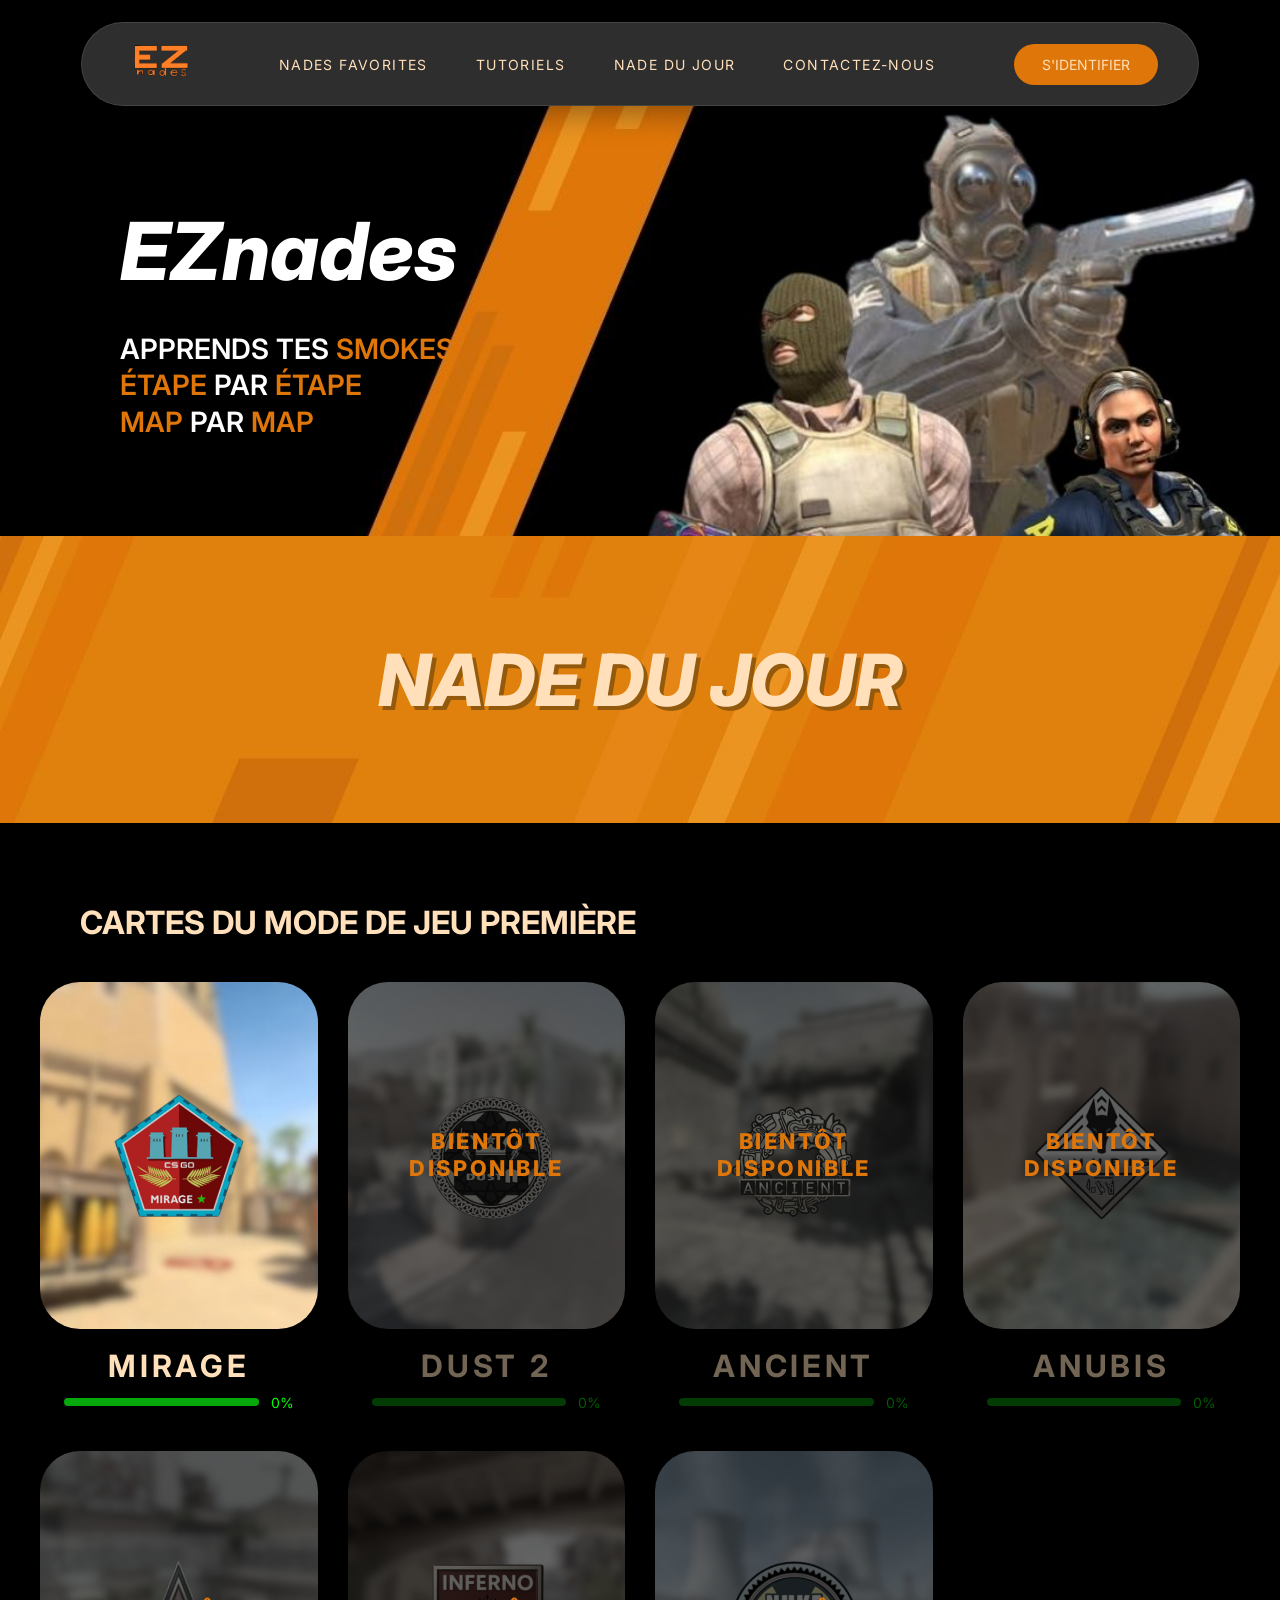
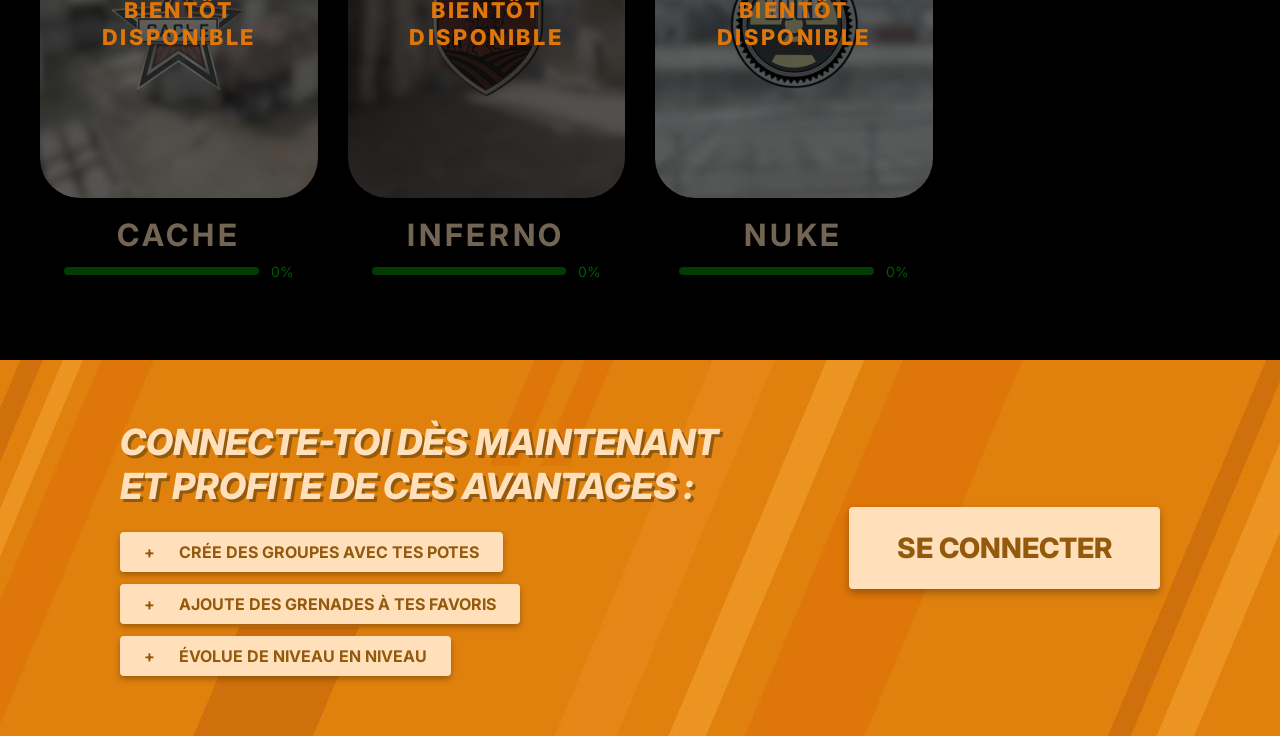
==== commit 41b1e9e6: "Header flottant + cartes bientôt disponible" ====
--- a/index.html
+++ b/index.html
@@ -57,41 +57,94 @@
     </a>
 
     <div class="carte carte--bientot">
-      <img src="img/maps/dust2.png" alt="Dust 2" class="carte__image">
+      <div class="carte__visuel">
+        <img src="img/maps/dust2.png" alt="Dust 2" class="carte__image">
+        <span class="carte__bientot">
+          <span>Bientôt</span>
+          <span>disponible</span>
+        </span>
+      </div>
       <p class="carte__nom">Dust 2</p>
-      <p class="carte__etiquette">Bientôt</p>
+      <div class="carte__progression">
+        <div class="barre"><div class="barre__remplie" style="width: 0%"></div></div>
+        <span class="barre__pourcent">0%</span>
+      </div>
     </div>
 
     <div class="carte carte--bientot">
-      <img src="img/maps/ancient.png" alt="Ancient" class="carte__image">
+      <div class="carte__visuel">
+        <img src="img/maps/ancient.png" alt="Ancient" class="carte__image">
+        <span class="carte__bientot">
+          <span>Bientôt</span>
+          <span>disponible</span>
+        </span>
+      </div>
       <p class="carte__nom">Ancient</p>
-      <p class="carte__etiquette">Bientôt</p>
+      <div class="carte__progression">
+        <div class="barre"><div class="barre__remplie" style="width: 0%"></div></div>
+        <span class="barre__pourcent">0%</span>
+      </div>
     </div>
 
     <div class="carte carte--bientot">
-      <img src="img/maps/anubis.png" alt="Anubis" class="carte__image">
+      <div class="carte__visuel">
+        <img src="img/maps/anubis.png" alt="Anubis" class="carte__image">
+        <span class="carte__bientot">
+          <span>Bientôt</span>
+          <span>disponible</span>
+        </span>
+      </div>
       <p class="carte__nom">Anubis</p>
-      <p class="carte__etiquette">Bientôt</p>
+      <div class="carte__progression">
+        <div class="barre"><div class="barre__remplie" style="width: 0%"></div></div>
+        <span class="barre__pourcent">0%</span>
+      </div>
     </div>
 
     <div class="carte carte--bientot">
-      <img src="img/maps/cache.png" alt="Cache" class="carte__image">
+      <div class="carte__visuel">
+        <img src="img/maps/cache.png" alt="Cache" class="carte__image">
+        <span class="carte__bientot">
+          <span>Bientôt</span>
+          <span>disponible</span>
+        </span>
+      </div>
       <p class="carte__nom">Cache</p>
-      <p class="carte__etiquette">Bientôt</p>
+      <div class="carte__progression">
+        <div class="barre"><div class="barre__remplie" style="width: 0%"></div></div>
+        <span class="barre__pourcent">0%</span>
+      </div>
     </div>
 
     <div class="carte carte--bientot">
-      <img src="img/maps/inferno.png" alt="Inferno" class="carte__image">
+      <div class="carte__visuel">
+        <img src="img/maps/inferno.png" alt="Inferno" class="carte__image">
+        <span class="carte__bientot">
+          <span>Bientôt</span>
+          <span>disponible</span>
+        </span>
+      </div>
       <p class="carte__nom">Inferno</p>
-      <p class="carte__etiquette">Bientôt</p>
+      <div class="carte__progression">
+        <div class="barre"><div class="barre__remplie" style="width: 0%"></div></div>
+        <span class="barre__pourcent">0%</span>
+      </div>
     </div>
 
     <div class="carte carte--bientot">
-      <img src="img/maps/nuke.png" alt="Nuke" class="carte__image">
+      <div class="carte__visuel">
+        <img src="img/maps/nuke.png" alt="Nuke" class="carte__image">
+        <span class="carte__bientot">
+          <span>Bientôt</span>
+          <span>disponible</span>
+        </span>
+      </div>
       <p class="carte__nom">Nuke</p>
-      <p class="carte__etiquette">Bientôt</p>
+      <div class="carte__progression">
+        <div class="barre"><div class="barre__remplie" style="width: 0%"></div></div>
+        <span class="barre__pourcent">0%</span>
+      </div>
     </div>
-  </div>
   </section>
   
   <section class="connexion">
--- a/css/style.css
+++ b/css/style.css
@@ -21,13 +21,29 @@
   color: var(--creme);
   font-family: var(--font-texte);
 }
+html { scroll-padding-top: 120px; }
+
 .header {
+  position: sticky;
+  top: 16px;
+  z-index: 100;
   display: flex;
   align-items: center;
   justify-content: space-between;
-  height: 90px;
+  width: calc(100% - 2 * clamp(20px, 6.3vw, 120px));
+  max-width: 1440px;
+  height: 84px;
+  margin: 22px auto 0;
   padding: 0 40px;
-  background: var(--gris-header);
+  background: rgba(66, 66, 66, 0.7);
+  -webkit-backdrop-filter: blur(14px);
+  backdrop-filter: blur(14px);
+  border: 1px solid rgba(255, 224, 186, 0.12);
+  border-radius: 999px;
+  box-shadow: 0 8px 30px rgba(0, 0, 0, 0.35);
+}
+@supports not ((backdrop-filter: blur(1px)) or (-webkit-backdrop-filter: blur(1px))) {
+  .header { background: var(--gris-header); }
 }
 .header__logo img { height: 64px; }
 .header__nav { display: flex; gap: 48px; }
@@ -147,15 +163,26 @@
   letter-spacing: 0.12em;
 }
 
-.carte--bientot .carte__image { filter: grayscale(1) brightness(0.45); }
-.carte--bientot .carte__nom { opacity: 0.5; }
-.carte__etiquette {
-  margin: 8px 24px 0;
+.carte__visuel { position: relative; }
+.carte__bientot {
+  position: absolute;
+  inset: 0;
+  display: flex;
+  flex-direction: column;
+  align-items: center;
+  justify-content: center;
+  font-size: clamp(15px, 1.7vw, 26px);
+  font-weight: 800;
+  line-height: 1.25;
+  letter-spacing: 0.12em;
   text-align: center;
-  font-size: 14px;
   text-transform: uppercase;
   color: var(--orange);
 }
+.carte--bientot .carte__image { filter: grayscale(0.7) brightness(0.4); }
+.carte--bientot .carte__nom { opacity: 0.45; }
+.carte--bientot .carte__progression { opacity: 0.35; }
+
 .connexion {
   background: var(--orange) url("../img/hero/fond-orange.jpg") center / cover;
   display: flex;
@@ -256,17 +283,12 @@
   text-transform: uppercase;
   cursor: pointer;
 }
-.filtres__select option,
-.niveau__select option {
-  background: var(--gris-header);
-  color: var(--creme);
-}
 
 .smokes {
   display: grid;
   grid-template-columns: repeat(3, 1fr);
   gap: 40px;
-  padding: 90px 40px 80px;
+  padding: 42px 40px 80px;
 }
 .smoke-carte {
   display: flex;
@@ -303,76 +325,6 @@
 }
 .smoke-carte__picto { height: 32px; }
 
-/* Menu "Type de lancer" */
-.lancer { position: relative; }
-.lancer__titre {
-  list-style: none;
-  cursor: pointer;
-  font-size: 18px;
-  text-transform: uppercase;
-  color: var(--creme);
-}
-.lancer__titre::-webkit-details-marker { display: none; }
-.lancer__titre::after { content: " ▼"; font-size: 0.8em; }
-
-.lancer__panneau {
-  position: absolute;
-  top: 140%;
-  left: 0;
-  z-index: 10;
-  display: grid;
-  gap: 20px;
-  width: max-content;
-  padding: 24px 32px;
-  background: var(--gris-header);
-  border: 2px solid var(--orange);
-  border-radius: 8px;
-}
-
-/* Les interrupteurs */
-.interrupteur-ligne {
-  display: flex;
-  align-items: center;
-  gap: 20px;
-  font-size: 14px;
-  text-transform: uppercase;
-  white-space: nowrap;
-}
-.interrupteur { position: relative; display: inline-block; cursor: pointer; }
-.interrupteur input {
-  position: absolute;
-  width: 100%;
-  height: 100%;
-  opacity: 0;
-  cursor: pointer;
-}
-.interrupteur__piste {
-  position: relative;
-  display: block;
-  width: 160px;
-  height: 44px;
-  background: var(--creme);
-  border: 2px solid var(--brun);
-  border-radius: 6px;
-}
-.interrupteur__piste::after {
-  content: "";
-  position: absolute;
-  top: 6px;
-  left: 6px;
-  width: 56px;
-  height: 28px;
-  background: var(--brun);
-  border-radius: 4px;
-  transition: transform 0.25s;
-}
-.interrupteur input:checked + .interrupteur__piste::after {
-  transform: translateX(88px);
-}
-.interrupteur input:focus-visible + .interrupteur__piste {
-  outline: 3px solid var(--orange);
-  outline-offset: 2px;
-}
 /* ---------- Page apprendre ---------- */
 .map-hero--detail { gap: clamp(24px, 6vw, 90px); }
 .map-hero--detail .map-hero__titre { font-size: clamp(48px, 7.5vw, 100px); }
@@ -503,7 +455,6 @@
 }
 .login__logo { display: block; width: 140px; margin: 28px auto; }
 .login__texte { font-size: 16px; line-height: 1.4; }
-.login__boutons { display: grid; gap: 20px; margin-top: 40px; }
 
 .login__boutons { display: grid; gap: 22px; margin-top: 40px; }
 
@@ -573,7 +524,8 @@
 }
 .champ::placeholder { color: #a39583; }
 .champ:focus { outline: 3px solid var(--orange); outline-offset: 2px; }
-.champ--message { min-height: 225px; resize: vertical; }
+.champ--message { min-height: 225px; resize: none; overflow: hidden; }
+.champ--objet { resize: none; overflow: hidden; }
 
 .formulaire__envoyer {
   justify-self: start;
@@ -621,14 +573,120 @@
 .header.menu-ouvert .burger span:nth-child(2) { opacity: 0; }
 .header.menu-ouvert .burger span:nth-child(3) { transform: translateY(-9.5px) rotate(-45deg); }
 
+/* ---------- Cases à cocher (partagées) ---------- */
+.option {
+  display: flex;
+  align-items: center;
+  gap: 12px;
+  cursor: pointer;
+  font-size: 15px;
+  font-weight: 600;
+  line-height: 1.15;
+  text-transform: uppercase;
+}
+.case {
+  -webkit-appearance: none;
+  appearance: none;
+  flex: none;
+  display: grid;
+  place-content: center;
+  width: 22px;
+  height: 22px;
+  margin: 0;
+  background: transparent;
+  border: 2px solid var(--creme);
+  border-radius: 5px;
+  cursor: pointer;
+}
+.case::before {
+  content: "";
+  width: 12px;
+  height: 12px;
+  background: var(--gris-header);
+  clip-path: polygon(14% 44%, 0 65%, 50% 100%, 100% 16%, 80% 0%, 43% 62%);
+  transform: scale(0);
+  transition: transform 0.12s;
+}
+.case:checked { background: var(--creme); }
+.case:checked::before { transform: scale(1); }
+.case:focus-visible { outline: 3px solid var(--orange); outline-offset: 2px; }
+.case:disabled { cursor: default; opacity: 1; }
+
+/* ---------- Bloc Niveau ---------- */
+.bloc-niveau {
+  width: calc(100% - 40px);
+  max-width: 428px;
+  margin: 40px auto;
+  padding: 32px 34px 30px;
+  background: var(--gris-header);
+  border-radius: 20px;
+}
+.bloc-niveau__titre { font-size: 24px; font-weight: 800; text-transform: uppercase; }
+.bloc-niveau__progression { display: flex; align-items: center; gap: 14px; margin-top: 14px; }
+.bloc-niveau__liste { list-style: none; display: flex; flex-wrap: wrap; gap: 12px 26px; margin-top: 22px; }
+.bloc-niveau .option { cursor: default; }
+.bloc-niveau .case:checked + span { text-decoration: line-through; text-decoration-thickness: 2px; }
+.bloc-niveau .barre__pourcent { min-width: 3ch; font-size: 15px; font-weight: 700; color: var(--orange); }
+
+.barre--niveau {
+  position: relative;
+  height: 18px;
+  background: var(--brun);
+  border: 2px solid var(--creme);
+  border-radius: 999px;
+}
+.barre--niveau .barre__remplie { background: var(--orange); }
+.barre--niveau::after {
+  content: "";
+  position: absolute;
+  top: 0;
+  bottom: 0;
+  left: 0;
+  width: 35%;
+  background: linear-gradient(90deg, transparent, #ffa43a, transparent);
+  opacity: 0;
+  transform: translateX(-100%);
+  pointer-events: none;
+}
+@media (hover: hover) {
+  .bloc-niveau:hover .barre--niveau::after {
+    opacity: 1;
+    animation: balayage 1.2s linear infinite;
+  }
+}
+@keyframes balayage {
+  from { transform: translateX(-100%); }
+  to   { transform: translateX(290%); }
+}
+@media (prefers-reduced-motion: reduce) {
+  .bloc-niveau:hover .barre--niveau::after { animation: none; opacity: 0; }
+}
+
+/* ---------- Colonne de filtres ---------- */
+.selection {
+  display: grid;
+  grid-template-columns: clamp(220px, 21vw, 300px) minmax(0, 1fr);
+}
+.menu-filtres { padding: 40px 22px; background: var(--gris-header); }
+.menu-filtres__entete { text-align: center; }
+.menu-filtres__titre { font-size: 24px; font-weight: 800; text-transform: uppercase; }
+.menu-filtres__onglets { display: none; }
+.menu-filtres__groupes { display: grid; gap: 40px; margin-top: 36px; }
+.groupe-filtre { min-width: 0; margin: 0; padding: 0; border: 0; }
+.groupe-filtre__titre { padding: 0; margin-bottom: 18px; font-size: 18px; font-weight: 800; text-transform: uppercase; }
+.groupe-filtre__options { display: grid; gap: 14px; }
+
 /* ---------- Mobile et tablette ---------- */
 @media (max-width: 960px) {
 
   /* Header */
+  /* Header */
   .header {
-    position: relative;
-    height: 64px;
-    padding: 0 16px;
+    top: 10px;
+    width: calc(100% - 40px);
+    height: 58px;
+    margin-top: 14px;
+    padding: 0 22px;
     gap: 16px;
     justify-content: flex-start;
   }
@@ -640,14 +698,16 @@
   .header__nav {
     display: none;
     position: absolute;
-    top: 100%;
+    top: calc(100% + 10px);
     left: 0;
     right: 0;
     z-index: 20;
     flex-direction: column;
     gap: 0;
-    background: var(--gris-header);
-    border-top: 1px solid rgba(255, 224, 186, 0.25);
+    overflow: hidden;
+    background: rgba(30, 30, 30, 0.96);
+    border: 1px solid rgba(255, 224, 186, 0.15);
+    border-radius: 24px;
   }
   .header.menu-ouvert .header__nav { display: flex; }
   .header__nav a { padding: 18px 24px; font-size: 16px; }
@@ -672,17 +732,109 @@
   .connexion__liste li { margin: 0 auto; padding: 8px 16px; font-size: 12px; }
   .connexion__liste li::before { margin-right: 12px; }
   .connexion__bouton { padding: 16px 24px; font-size: 20px; }
-}
-.progression-map {
-  max-width: 520px;
-  margin: 24px auto 0;
-  padding: 0 20px;
-  text-align: center;
-}
-.progression-map__titre {
-  font-size: 14px;
-  font-weight: 700;
-  text-transform: uppercase;
-  letter-spacing: 0.1em;
-}
-.progression-map .carte__progression { margin: 10px 0 0; }+
+    /* ----- Sélection et Apprendre : bannière ----- */
+  .map-hero { width: calc(100% - 40px); min-height: 160px; margin-top: 24px; }
+  .map-hero__titre { font-size: clamp(40px, 13vw, 70px); text-shadow: 3px 3px 0 var(--brun); }
+  .map-hero--detail { gap: 16px; }
+  .map-hero--detail .map-hero__titre { font-size: clamp(32px, 11vw, 56px); }
+  .map-hero__infos {
+    padding-left: 16px;
+    border-left-width: 2px;
+    font-size: clamp(13px, 3.8vw, 22px);
+    line-height: 1.6;
+    text-shadow: 2px 2px 0 var(--brun);
+  }
+
+  /* ----- Sélection : les cartes en une colonne ----- */
+  .smokes { grid-template-columns: minmax(0, 1fr); gap: 0; padding: 32px 20px 40px; }
+  .smokes .smoke-carte {
+    padding-bottom: 32px;
+    margin-bottom: 32px;
+    border-bottom: 2px solid var(--creme);
+  }
+  .smokes .smoke-carte__image { width: min(100%, 280px); border-radius: 28px; }
+  .smokes .smoke-carte__nom { margin-top: 20px; font-size: 22px; }
+  .smokes .smoke-carte__badge { margin-top: 16px; padding: 6px 20px; font-size: 16px; }
+  .smokes .smoke-carte__picto { height: 28px; }
+
+  /* ----- Apprendre ----- */
+  .apprendre { grid-template-columns: 1fr; gap: 32px; padding: 24px 20px 48px; }
+  .apprendre__principal .nade-du-jour { margin-top: 32px; }
+  .version { margin-bottom: 16px; font-size: 12px; }
+  .video-cadre { padding: 14px; }
+
+  .actions { grid-template-columns: 1fr; gap: 16px; margin-top: 24px; }
+  .action { min-height: 64px; padding: 0 20px; border-width: 4px; font-size: 16px; }
+  .action__icone { font-size: 24px; }
+  .action--erreur { width: 100%; }
+
+  .autres { padding: 24px 20px; }
+  .autres .smoke-carte__image { width: min(100%, 262px); border-radius: 28px; }
+
+  /* ----- Contact ----- */
+  .page-carte { padding: 24px 16px 48px; }
+  .contact { padding: 28px 20px 36px; }
+  .contact__titre { font-size: 22px; }
+  .champ { padding: 14px 18px; font-size: 16px; }
+  .champ--message { min-height: 180px; }
+
+    /* ----- Sélection : bloc Niveau et filtres ----- */
+  .bloc-niveau { margin: 24px auto; padding: 24px 22px; }
+  .bloc-niveau__titre { font-size: 22px; }
+  .bloc-niveau__liste { gap: 10px 20px; }
+  .bloc-niveau .option { font-size: 13px; }
+
+  .selection { grid-template-columns: minmax(0, 1fr); }
+  .menu-filtres { position: relative; padding: 0; }
+  .menu-filtres__entete {
+    display: flex;
+    align-items: center;
+    gap: 26px;
+    padding: 18px 20px;
+    overflow-x: auto;
+    white-space: nowrap;
+    text-align: left;
+    scrollbar-width: none;
+    -webkit-overflow-scrolling: touch;
+  }
+  .menu-filtres__entete::-webkit-scrollbar { display: none; }
+  .menu-filtres__titre { flex: none; font-size: 16px; }
+  .menu-filtres__onglets { display: flex; gap: 26px; }
+  .menu-filtres__onglet {
+    flex: none;
+    padding: 0;
+    background: none;
+    border: 0;
+    color: var(--creme);
+    font-family: var(--font-texte);
+    font-size: 14px;
+    font-weight: 700;
+    text-transform: uppercase;
+    cursor: pointer;
+  }
+  .menu-filtres__onglet::after {
+    content: "▼";
+    display: inline-block;
+    margin-left: 8px;
+    font-size: 0.8em;
+    transition: transform 0.2s;
+  }
+  .menu-filtres__onglet[aria-expanded="true"]::after { transform: rotate(180deg); }
+
+  .menu-filtres__groupes { display: block; margin: 0; }
+  .groupe-filtre {
+    display: none;
+    position: absolute;
+    top: 100%;
+    left: 0;
+    right: 0;
+    z-index: 15;
+    padding: 22px 20px 26px;
+    background: var(--gris-header);
+    border-top: 1px solid rgba(255, 224, 186, 0.25);
+    border-bottom: 2px solid var(--orange);
+  }
+  .groupe-filtre.est-ouvert { display: block; }
+  .groupe-filtre__titre { margin-bottom: 14px; font-size: 16px; }
+}
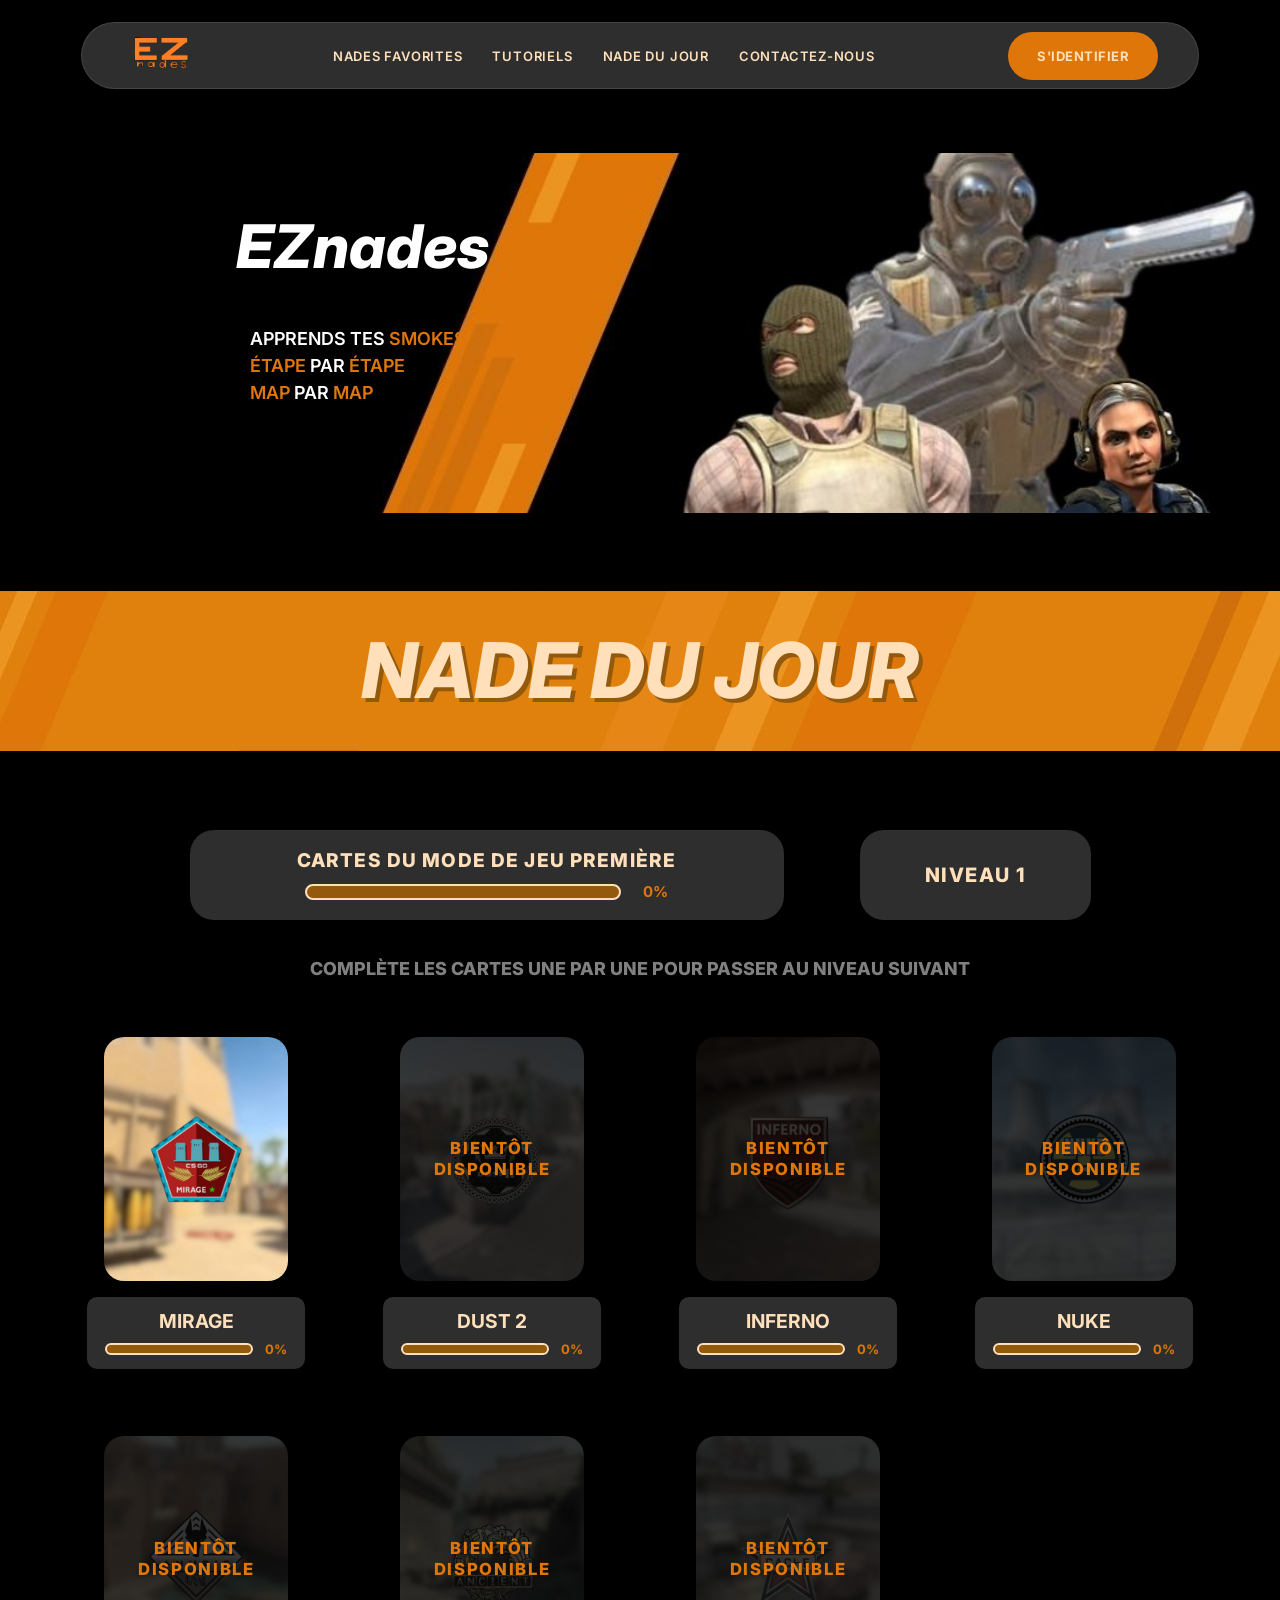
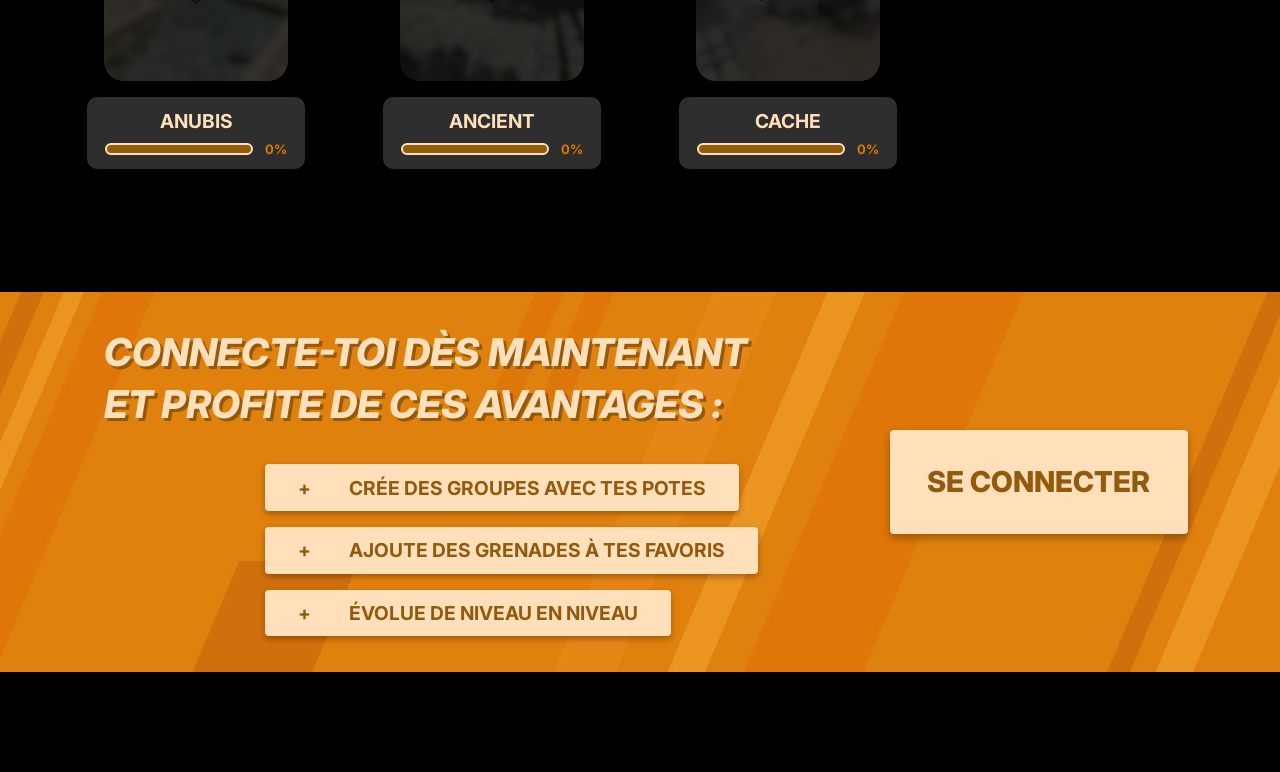
==== commit 38d4ecff: "Refonte accueil + progression" ====
--- a/index.html
+++ b/index.html
@@ -7,7 +7,7 @@
   <link rel="stylesheet" href="css/style.css">
   <script src="js/main.js" defer></script>
 </head>
-<body>
+<body class="accueil">
   <header class="header">
     <button class="burger" type="button" aria-label="Ouvrir le menu"
           aria-expanded="false" aria-controls="menu-principal">
@@ -28,136 +28,146 @@
   </header>
   <main>
   <section class="hero">
-    <div class="hero__texte">
-      <h1 class="hero__titre">EZnades</h1>
-      <p class="hero__slogan">
-        Apprends tes <span>smokes</span><br>
-        <span>étape</span> par <span>étape</span><br>
-        <span>map</span> par <span>map</span>
-      </p>
+  <div class="hero__texte">
+    <h1 class="hero__titre">EZnades</h1>
+    <p class="hero__slogan">
+      Apprends tes <span>smokes</span><br>
+      <span>étape</span> par <span>étape</span><br>
+      <span>map</span> par <span>map</span>
+    </p>
+  </div>
+</section>
+
+<section class="nade-du-jour" id="nade-du-jour">
+  <h2>Nade du jour</h2>
+</section>
+
+<section class="progression" aria-label="Ta progression">
+  <div class="progression-globale" data-progression="toutes">
+    <h2 class="progression-globale__titre">Cartes du mode de jeu Première</h2>
+    <div class="progression-globale__barre">
+      <div class="barre barre--niveau"><div class="barre__remplie" style="width: 0%"></div></div>
+      <span class="barre__pourcent">0%</span>
     </div>
-  </section>
+  </div>
+  <p class="niveau-global">Niveau 1</p>
+  <p class="progression__aide">Complète les cartes une par une pour passer au niveau suivant</p>
+</section>
 
-  <section class="nade-du-jour" id="nade-du-jour">
-    <h2>Nade du jour</h2>
-  </section>
-
-  <section class="cartes" id="cartes">
-  <h2 class="cartes__titre">Cartes du mode de jeu Première</h2>
-
+<section class="cartes" id="cartes">
   <div class="cartes__grille">
 
-    <a href="selection.html" class="carte">
-      <img src="img/maps/mirage.png" alt="Mirage" class="carte__image">
-      <p class="carte__nom">Mirage</p>
-      <div class="carte__progression" data-progression="mirage" data-total="3">
-        <div class="barre"><div class="barre__remplie" style="width: 0%"></div></div>
-        <span class="barre__pourcent">0%</span>
+    <a href="selection.html" class="carte" data-progression="mirage" data-total="3">
+      <div class="carte__visuel">
+        <img src="img/maps/mirage.png" alt="" class="carte__image">
+      </div>
+      <div class="carte__infos">
+        <p class="carte__nom">Mirage</p>
+        <div class="carte__progression">
+          <div class="barre barre--niveau"><div class="barre__remplie" style="width: 0%"></div></div>
+          <span class="barre__pourcent">0%</span>
+        </div>
       </div>
     </a>
 
     <div class="carte carte--bientot">
       <div class="carte__visuel">
-        <img src="img/maps/dust2.png" alt="Dust 2" class="carte__image">
-        <span class="carte__bientot">
-          <span>Bientôt</span>
-          <span>disponible</span>
-        </span>
+        <img src="img/maps/dust2.png" alt="" class="carte__image">
+        <span class="carte__bientot"><span>Bientôt</span><span>disponible</span></span>
       </div>
-      <p class="carte__nom">Dust 2</p>
-      <div class="carte__progression">
-        <div class="barre"><div class="barre__remplie" style="width: 0%"></div></div>
-        <span class="barre__pourcent">0%</span>
+      <div class="carte__infos">
+        <p class="carte__nom">Dust 2</p>
+        <div class="carte__progression">
+          <div class="barre barre--niveau"><div class="barre__remplie" style="width: 0%"></div></div>
+          <span class="barre__pourcent">0%</span>
+        </div>
       </div>
     </div>
 
     <div class="carte carte--bientot">
       <div class="carte__visuel">
-        <img src="img/maps/ancient.png" alt="Ancient" class="carte__image">
-        <span class="carte__bientot">
-          <span>Bientôt</span>
-          <span>disponible</span>
-        </span>
+        <img src="img/maps/inferno.png" alt="" class="carte__image">
+        <span class="carte__bientot"><span>Bientôt</span><span>disponible</span></span>
       </div>
-      <p class="carte__nom">Ancient</p>
-      <div class="carte__progression">
-        <div class="barre"><div class="barre__remplie" style="width: 0%"></div></div>
-        <span class="barre__pourcent">0%</span>
+      <div class="carte__infos">
+        <p class="carte__nom">Inferno</p>
+        <div class="carte__progression">
+          <div class="barre barre--niveau"><div class="barre__remplie" style="width: 0%"></div></div>
+          <span class="barre__pourcent">0%</span>
+        </div>
       </div>
     </div>
 
     <div class="carte carte--bientot">
       <div class="carte__visuel">
-        <img src="img/maps/anubis.png" alt="Anubis" class="carte__image">
-        <span class="carte__bientot">
-          <span>Bientôt</span>
-          <span>disponible</span>
-        </span>
+        <img src="img/maps/nuke.png" alt="" class="carte__image">
+        <span class="carte__bientot"><span>Bientôt</span><span>disponible</span></span>
       </div>
-      <p class="carte__nom">Anubis</p>
-      <div class="carte__progression">
-        <div class="barre"><div class="barre__remplie" style="width: 0%"></div></div>
-        <span class="barre__pourcent">0%</span>
+      <div class="carte__infos">
+        <p class="carte__nom">Nuke</p>
+        <div class="carte__progression">
+          <div class="barre barre--niveau"><div class="barre__remplie" style="width: 0%"></div></div>
+          <span class="barre__pourcent">0%</span>
+        </div>
       </div>
     </div>
 
     <div class="carte carte--bientot">
       <div class="carte__visuel">
-        <img src="img/maps/cache.png" alt="Cache" class="carte__image">
-        <span class="carte__bientot">
-          <span>Bientôt</span>
-          <span>disponible</span>
-        </span>
+        <img src="img/maps/anubis.png" alt="" class="carte__image">
+        <span class="carte__bientot"><span>Bientôt</span><span>disponible</span></span>
       </div>
-      <p class="carte__nom">Cache</p>
-      <div class="carte__progression">
-        <div class="barre"><div class="barre__remplie" style="width: 0%"></div></div>
-        <span class="barre__pourcent">0%</span>
+      <div class="carte__infos">
+        <p class="carte__nom">Anubis</p>
+        <div class="carte__progression">
+          <div class="barre barre--niveau"><div class="barre__remplie" style="width: 0%"></div></div>
+          <span class="barre__pourcent">0%</span>
+        </div>
       </div>
     </div>
 
     <div class="carte carte--bientot">
       <div class="carte__visuel">
-        <img src="img/maps/inferno.png" alt="Inferno" class="carte__image">
-        <span class="carte__bientot">
-          <span>Bientôt</span>
-          <span>disponible</span>
-        </span>
+        <img src="img/maps/ancient.png" alt="" class="carte__image">
+        <span class="carte__bientot"><span>Bientôt</span><span>disponible</span></span>
       </div>
-      <p class="carte__nom">Inferno</p>
-      <div class="carte__progression">
-        <div class="barre"><div class="barre__remplie" style="width: 0%"></div></div>
-        <span class="barre__pourcent">0%</span>
+      <div class="carte__infos">
+        <p class="carte__nom">Ancient</p>
+        <div class="carte__progression">
+          <div class="barre barre--niveau"><div class="barre__remplie" style="width: 0%"></div></div>
+          <span class="barre__pourcent">0%</span>
+        </div>
       </div>
     </div>
 
     <div class="carte carte--bientot">
       <div class="carte__visuel">
-        <img src="img/maps/nuke.png" alt="Nuke" class="carte__image">
-        <span class="carte__bientot">
-          <span>Bientôt</span>
-          <span>disponible</span>
-        </span>
+        <img src="img/maps/cache.png" alt="" class="carte__image">
+        <span class="carte__bientot"><span>Bientôt</span><span>disponible</span></span>
       </div>
-      <p class="carte__nom">Nuke</p>
-      <div class="carte__progression">
-        <div class="barre"><div class="barre__remplie" style="width: 0%"></div></div>
-        <span class="barre__pourcent">0%</span>
+      <div class="carte__infos">
+        <p class="carte__nom">Cache</p>
+        <div class="carte__progression">
+          <div class="barre barre--niveau"><div class="barre__remplie" style="width: 0%"></div></div>
+          <span class="barre__pourcent">0%</span>
+        </div>
       </div>
     </div>
-  </section>
-  
-  <section class="connexion">
-    <div>
+
+  </div>
+</section>
+
+<section class="connexion">
+  <div>
     <h2>Connecte-toi dès maintenant<br>et profite de ces avantages :</h2>
     <ul class="connexion__liste">
       <li>Crée des groupes avec tes potes</li>
       <li>Ajoute des grenades à tes favoris</li>
       <li>Évolue de niveau en niveau</li>
     </ul>
-    </div>
-    <a href="connexion.html" class="connexion__bouton">Se connecter</a>
-  </section>
+  </div>
+  <a href="connexion.html" class="connexion__bouton">Se connecter</a>
+</section>
 
 </main>
 </body>
--- a/css/style.css
+++ b/css/style.css
@@ -12,6 +12,14 @@
 
   --font-texte: "Inter", sans-serif;
   --font-titre: "Inter", sans-serif;
+
+    /* Images remplaçables (accueil) : mêmes dimensions = remplacement sans autre changement */
+  --img-hero: url("../img/hero/hero.jpg");
+  --ratio-hero: 1280 / 360;
+  --img-lame-jour: url("../img/hero/fond-orange.jpg");
+  --ratio-lame-jour: 1280 / 160;
+  --img-lame-connexion: url("../img/hero/fond-orange.jpg");
+  --ratio-connexion: 1280 / 380;
 }
 
 * { box-sizing: border-box; margin: 0; padding: 0; }
@@ -32,7 +40,7 @@
   justify-content: space-between;
   width: calc(100% - 2 * clamp(20px, 6.3vw, 120px));
   max-width: 1440px;
-  height: 84px;
+  height: 67px;
   margin: 22px auto 0;
   padding: 0 40px;
   background: rgba(66, 66, 66, 0.7);
@@ -46,49 +54,27 @@
   .header { background: var(--gris-header); }
 }
 .header__logo img { height: 64px; }
-.header__nav { display: flex; gap: 48px; }
+.header__nav { display: flex; gap: 30px; }
 .header__nav a {
   color: var(--creme);
   text-decoration: none;
   text-transform: uppercase;
-  letter-spacing: 0.1em;
-  font-size: 14px;
+  letter-spacing: 0.06em;
+  font-size: 13px;
+  font-weight: 600;
 }
 .header__actions { display: flex; gap: 16px; align-items: center; }
 .btn {
   background: var(--orange);
   color: var(--creme);
-  padding: 12px 28px;
+  padding: 16px 29px;
   border-radius: 999px;
   text-decoration: none;
   text-transform: uppercase;
-  font-size: 14px;
-}
-.hero {
-  background: var(--noir) url("../img/hero/hero.jpg") no-repeat right center / cover;
-  min-height: 430px;
-  display: flex;
-  align-items: center;
-  padding: 0 120px;
-}
-.hero__titre {
-  font-family: var(--font-titre);
-  font-size: 80px;
-  font-style: italic;
-  font-weight: 800;
-  color: #fff;
-}
-.hero__slogan {
-  margin-top: 32px;
-  font-family: var(--font-titre);
-  font-size: 28px;
-  font-weight: 600;
-  text-transform: uppercase;
-  line-height: 1.3;
-  color: #fff;
-}
-.hero__slogan span { color: var(--orange); }
-
+  font-size: 13px;
+  font-weight: 700;
+  letter-spacing: 0.04em;
+}
 .nade-du-jour {
   background: var(--orange) url("../img/hero/fond-orange.jpg") center / cover;
   padding: 100px 20px;
@@ -102,42 +88,6 @@
   text-transform: uppercase;
   color: var(--creme);
   text-shadow: 4px 4px 0 var(--brun);
-}
-.cartes { padding: 80px 40px 80px; }
-.cartes__titre {
-  font-family: var(--font-titre);
-  font-size: 32px;
-  text-transform: uppercase;
-  color: var(--creme);
-  margin: 0 0 40px 40px;
-}
-.cartes__grille {
-  display: grid;
-  grid-template-columns: repeat(4, 1fr);
-  gap: 40px 30px;
-}
-
-.carte {
-  display: block;
-  text-decoration: none;
-  color: var(--creme);
-  transition: transform 0.2s;
-}
-a.carte:hover { transform: translateY(-4px); }
-
-.carte__image {
-  display: block;
-  width: 100%;
-  aspect-ratio: 4 / 5;
-  object-fit: cover;
-  border-radius: 40px;
-}
-
-.carte__progression {
-  display: flex;
-  align-items: center;
-  gap: 12px;
-  margin: 10px 24px 0;
 }
 .barre {
   flex: 1;
@@ -152,82 +102,8 @@
   border-radius: 999px;
   transition: width 0.4s;
 }
-.barre__pourcent { font-size: 14px; color: var(--vert-progress); }
-
-.carte__nom {
-  margin-top: 18px;
-  text-align: center;
-  text-transform: uppercase;
-  font-size: clamp(22px, 2.4vw, 36px);
-  font-weight: 700;
-  letter-spacing: 0.12em;
-}
-
-.carte__visuel { position: relative; }
-.carte__bientot {
-  position: absolute;
-  inset: 0;
-  display: flex;
-  flex-direction: column;
-  align-items: center;
-  justify-content: center;
-  font-size: clamp(15px, 1.7vw, 26px);
-  font-weight: 800;
-  line-height: 1.25;
-  letter-spacing: 0.12em;
-  text-align: center;
-  text-transform: uppercase;
-  color: var(--orange);
-}
-.carte--bientot .carte__image { filter: grayscale(0.7) brightness(0.4); }
-.carte--bientot .carte__nom { opacity: 0.45; }
-.carte--bientot .carte__progression { opacity: 0.35; }
-
-.connexion {
-  background: var(--orange) url("../img/hero/fond-orange.jpg") center / cover;
-  display: flex;
-  align-items: center;
-  justify-content: space-between;
-  gap: 40px;
-  padding: 60px 120px;
-}
-.connexion h2 {
-  font-family: var(--font-titre);
-  font-size: 36px;
-  font-style: italic;
-  font-weight: 800;
-  text-transform: uppercase;
-  color: var(--creme);
-  text-shadow: 3px 3px 0 var(--brun);
-}
-.connexion__liste {
-  list-style: none;
-  display: grid;
-  gap: 12px;
-  margin-top: 24px;
-}
-.connexion__liste li {
-  width: fit-content;
-  padding: 10px 24px;
-  background: var(--creme);
-  color: var(--brun);
-  font-weight: 700;
-  text-transform: uppercase;
-  border-radius: 4px;
-  box-shadow: 0 3px 6px rgba(0, 0, 0, 0.3);
-}
-.connexion__liste li::before { content: "+"; margin-right: 24px; }
-.connexion__bouton {
-  padding: 24px 48px;
-  background: var(--creme);
-  color: var(--brun);
-  font-size: 28px;
-  font-weight: 800;
-  text-transform: uppercase;
-  text-decoration: none;
-  border-radius: 4px;
-  box-shadow: 0 4px 8px rgba(0, 0, 0, 0.3);
-}
+.barre__pourcent { font-size: 14px; font-weight: 700; color: var(--orange); }
+
 /* ---------- Page sélection ---------- */
 .map-hero {
   width: 90%;
@@ -431,8 +307,10 @@
 .autres .smoke-carte__nom { margin-top: 20px; font-size: 22px; }
 .autres .smoke-carte__badge { margin-top: 20px; }
 
+
+
 /* ---------- Pages Connexion et Contact ---------- */
-.header--sans-actions { justify-content: flex-start; gap: 64px; }
+.header--sans-actions { justify-content: center; gap: 94px; }
 
 .page-carte {
   display: flex;
@@ -630,7 +508,7 @@
 
 .barre--niveau {
   position: relative;
-  height: 18px;
+  height: var(--hauteur-barre, 18px);
   background: var(--brun);
   border: 2px solid var(--creme);
   border-radius: 999px;
@@ -648,18 +526,32 @@
   transform: translateX(-100%);
   pointer-events: none;
 }
+
 @media (hover: hover) {
-  .bloc-niveau:hover .barre--niveau::after {
+  .bloc-niveau:hover .barre--niveau::after,
+  .progression-globale:hover .barre--niveau::after,
+  a.carte:hover .barre--niveau::after {
     opacity: 1;
     animation: balayage 1.2s linear infinite;
   }
 }
+
 @keyframes balayage {
-  from { transform: translateX(-100%); }
-  to   { transform: translateX(290%); }
-}
+  from {
+    transform: translateX(-100%);
+  }
+  to {
+    transform: translateX(290%);
+  }
+}
+
 @media (prefers-reduced-motion: reduce) {
-  .bloc-niveau:hover .barre--niveau::after { animation: none; opacity: 0; }
+  .bloc-niveau:hover .barre--niveau::after,
+  .progression-globale:hover .barre--niveau::after,
+  a.carte:hover .barre--niveau::after {
+    animation: none;
+    opacity: 0;
+  }
 }
 
 /* ---------- Colonne de filtres ---------- */
@@ -675,6 +567,235 @@
 .groupe-filtre { min-width: 0; margin: 0; padding: 0; border: 0; }
 .groupe-filtre__titre { padding: 0; margin-bottom: 18px; font-size: 18px; font-weight: 800; text-transform: uppercase; }
 .groupe-filtre__options { display: grid; gap: 14px; }
+
+/* ---------- Accueil ---------- */
+.hero {
+  position: relative;
+  container-type: inline-size;
+  width: 100%;
+  max-width: 1440px;
+  margin: 64px auto 78px;
+  aspect-ratio: var(--ratio-hero);
+  background: var(--img-hero) center / cover no-repeat;
+}
+.hero__texte { position: absolute; left: 18.4%; top: 17%; }
+.hero__titre {
+  font-size: 4.7cqw;
+  font-style: italic;
+  font-weight: 800;
+  line-height: 1.1;
+  color: #fff;
+}
+.hero__slogan {
+  margin: 3.6cqw 0 0 1.1cqw;
+  font-size: 1.4cqw;
+  font-weight: 600;
+  line-height: 1.5;
+  text-transform: uppercase;
+  color: #fff;
+}
+.hero__slogan span { color: var(--orange); }
+
+.accueil .nade-du-jour {
+  display: flex;
+  align-items: center;
+  justify-content: center;
+  padding: 0;
+  aspect-ratio: var(--ratio-lame-jour);
+  background: var(--img-lame-jour) center / cover no-repeat;
+  background-color: var(--orange);
+}
+.accueil .nade-du-jour h2 { font-size: min(6vw, 86px); line-height: 1; }
+
+/* Progression du haut de page */
+.progression {
+  display: flex;
+  flex-wrap: wrap;
+  justify-content: center;
+  gap: 38px 76px;
+  width: calc(100% - 80px);
+  max-width: 1100px;
+  margin: 79px auto 0;
+}
+.progression-globale,
+.niveau-global {
+  min-height: 90px;
+  padding: 16px 28px;
+  background: var(--gris-header);
+  border-radius: 24px;
+}
+.progression-globale {
+  --hauteur-barre: 16px;
+  flex: 0 1 594px;
+  display: flex;
+  flex-direction: column;
+  justify-content: center;
+}
+.progression-globale__titre {
+  text-align: center;
+  font-size: clamp(13px, 1.5vw, 19px);
+  font-weight: 800;
+  letter-spacing: 0.06em;
+  text-transform: uppercase;
+}
+.progression-globale__barre {
+  display: flex;
+  align-items: center;
+  justify-content: center;
+  gap: 22px;
+  margin-top: 10px;
+}
+.progression-globale .barre { flex: 0 1 316px; }
+.progression-globale .barre__pourcent { font-size: 15px; }
+.niveau-global {
+  flex: 0 1 231px;
+  display: grid;
+  place-items: center;
+  font-size: clamp(15px, 1.55vw, 20px);
+  font-weight: 800;
+  letter-spacing: 0.08em;
+  text-transform: uppercase;
+}
+.progression__aide {
+  flex-basis: 100%;
+  text-align: center;
+  font-size: clamp(12px, 1.4vw, 18px);
+  font-weight: 800;
+  text-transform: uppercase;
+  color: #808080;
+}
+
+/* Grille des maps */
+.cartes { width: calc(100% - 80px); max-width: 1106px; margin: 58px auto 123px; }
+.cartes__grille {
+  display: grid;
+  grid-template-columns: repeat(4, minmax(0, 1fr));
+  gap: 67px 7%;
+}
+.carte {
+  --hauteur-barre: 12px;
+  display: block;
+  color: var(--creme);
+  text-decoration: none;
+  transition: transform 0.2s;
+}
+a.carte:hover { transform: translateY(-4px); }
+.carte__visuel { position: relative; width: 84.4%; margin: 0 auto; }
+.carte__image {
+  display: block;
+  width: 100%;
+  aspect-ratio: 184 / 244;
+  object-fit: cover;
+  border-radius: 20px;
+}
+.carte__infos {
+  margin-top: 16px;
+  padding: 12px 18px;
+  background: var(--gris-header);
+  border-radius: 10px;
+}
+.carte__nom {
+  text-align: center;
+  font-size: clamp(15px, 1.5vw, 20px);
+  font-weight: 700;
+  text-transform: uppercase;
+}
+.carte__progression { display: flex; align-items: center; gap: 12px; margin-top: 8px; }
+.carte .barre__pourcent { font-size: 13px; }
+
+.carte__bientot {
+  position: absolute;
+  inset: 0;
+  display: flex;
+  flex-direction: column;
+  align-items: center;
+  justify-content: center;
+  font-size: clamp(12px, 1.3vw, 18px);
+  font-weight: 800;
+  line-height: 1.25;
+  letter-spacing: 0.1em;
+  text-align: center;
+  text-transform: uppercase;
+  color: var(--orange);
+}
+.carte--bientot .carte__image { filter: grayscale(0.5) brightness(0.22); }
+
+/* Lame Connexion */
+.connexion {
+  display: flex;
+  align-items: center;
+  justify-content: space-between;
+  gap: 3vw;
+  aspect-ratio: var(--ratio-connexion);
+  margin-bottom: 100px;
+  padding: 2.5vw 7.2vw 2.5vw 8.1vw;
+  background: var(--img-lame-connexion) center / cover no-repeat;
+  background-color: var(--orange);
+}
+.connexion h2 {
+  font-size: clamp(22px, 3vw, 44px);
+  font-style: italic;
+  font-weight: 800;
+  line-height: 1.35;
+  text-transform: uppercase;
+  color: var(--creme);
+  text-shadow: 3px 3px 0 var(--brun);
+}
+.connexion__liste {
+  list-style: none;
+  display: grid;
+  gap: clamp(8px, 1.3vw, 19px);
+  margin: clamp(14px, 2.6vw, 38px) 0 0 clamp(0px, 12.6vw, 181px);
+}
+.connexion__liste li {
+  position: relative;
+  width: fit-content;
+  padding: 0.58em 1.7em 0.58em 4.4em;
+  background: var(--creme);
+  color: var(--brun);
+  font-size: clamp(12px, 1.5vw, 22px);
+  font-weight: 700;
+  text-transform: uppercase;
+  border-radius: 4px;
+  box-shadow: 0 3px 6px rgba(0, 0, 0, 0.3);
+}
+.connexion__liste li::before { content: "+"; position: absolute; left: 1.7em; }
+.connexion__bouton {
+  flex: none;
+  padding: 1.2em 1.3em;
+  background: var(--creme);
+  color: var(--brun);
+  font-size: clamp(16px, 2.25vw, 32px);
+  font-weight: 800;
+  text-transform: uppercase;
+  text-decoration: none;
+  border-radius: 4px;
+  box-shadow: 0 4px 8px rgba(0, 0, 0, 0.3);
+}
+
+/* ---------- Desktop : pages Connexion et Contact plus compactes ---------- */
+@media (min-width: 961px) {
+  .page-carte { padding: 47px 20px 60px; }
+
+  /* Contact */
+  .contact { max-width: 743px; padding: 35px 100px 38px; }
+  .contact__titre { margin-bottom: 20px; font-size: 16px; }
+  .champ { padding: 10px 26px; font-size: 14px; }
+  .champ--message { min-height: 174px; }
+  .formulaire__note { font-size: 13px; }
+  .formulaire__envoyer { padding: 10px 28px; font-size: 12px; }
+
+  /* Connexion */
+  .login { max-width: 463px; margin-top: 22px; padding: 36px 74px 50px; }
+  .login__titre { font-size: 22px; }
+  .login__logo { width: 100px; margin: 20px auto 18px; }
+  .login__texte { font-size: 13px; line-height: 1.3; }
+  .login__boutons { gap: 16px; margin-top: 30px; }
+  .login__bouton { --retrait: 45px; --ecart: 40px; height: 38px; font-size: 14px; }
+  .login__icone { width: 24px; height: 20px; }
+  .login__bouton--steam { --retrait: 42px; --ecart: 33px; height: 52px; margin-top: 9px; font-size: 16px; }
+  .login__bouton--steam .login__icone { width: 32px; height: 32px; }
+}
 
 /* ---------- Mobile et tablette ---------- */
 @media (max-width: 960px) {
@@ -713,25 +834,55 @@
   .header__nav a { padding: 18px 24px; font-size: 16px; }
 
   /* Accueil */
-  .hero { min-height: 0; aspect-ratio: 2 / 1; padding: 0 24px; }
-  .hero__titre { font-size: clamp(34px, 11vw, 64px); }
-  .hero__slogan { margin-top: 12px; font-size: clamp(12px, 3.6vw, 24px); }
+
+  /* Accueil */
+  :root {
+    --img-hero: url("../img/hero/hero-mobile.jpg");
+    --ratio-hero: 350 / 190;
+    --ratio-connexion: 352 / 274;
+  }
+  .hero { width: calc(100% - 44px); margin: 35px auto 25px; }
+  .hero__texte { left: 6%; top: 17%; }
+  .hero__titre { font-size: 8.9cqw; }
+  .hero__slogan { margin: 8.9cqw 0 0 -0.9cqw; font-size: 3.3cqw; line-height: 1.35; }
+
+  .accueil .nade-du-jour { display: none; }
+
+  .progression { flex-direction: column; flex-wrap: nowrap; align-items: stretch; gap: 16px; width: calc(100% - 56px); margin-top: 25px; }
+  .progression-globale { flex: none; padding: 14px 20px; }
+  .progression-globale__titre { font-size: 14px; }
+  .progression-globale__barre { gap: 18px; }
+  .progression-globale .barre { flex: 1 1 auto; }
+  .progression-globale .barre__pourcent { font-size: 18px; }
+  .niveau-global { flex: none; min-height: 41px; padding: 8px; font-size: 16px; }
+  .progression__aide { flex: none; margin-top: 6px; font-size: 14px; }
+
+  .cartes { width: calc(100% - 52px); margin: 28px auto 71px; }
+  .cartes__grille { grid-template-columns: repeat(2, minmax(0, 1fr)); gap: 34px 31px; }
+  .carte { --hauteur-barre: 11px; }
+  .carte__visuel { width: 100%; }
+  .carte__image { aspect-ratio: 155 / 185; border-radius: 22px; }
+  .carte__infos { margin-top: 11px; padding: 8px 10px 9px; }
+  .carte__nom { font-size: 15px; }
+  .carte__progression { gap: 8px; margin-top: 6px; }
+  .carte .barre__pourcent { font-size: 12px; }
+  .carte__bientot { font-size: clamp(14px, 4.2vw, 18px); }
+
+  .connexion {
+    flex-direction: column;
+    align-items: stretch;
+    gap: 20px;
+    margin: 0 20px 40px;
+    padding: 28px 18px;
+    text-align: center;
+  }
+  .connexion h2 { font-size: clamp(15px, 4.2vw, 24px); }
+  .connexion__liste { justify-items: center; margin: 18px 0 0; gap: 10px; }
+  .connexion__liste li { font-size: 12px; }
+  .connexion__bouton { align-self: center; font-size: 20px; }
 
   .nade-du-jour { padding: clamp(40px, 10vw, 100px) 16px; }
   .nade-du-jour h2 { font-size: clamp(32px, 9vw, 72px); }
-
-  .cartes { padding: 48px 20px 80px; }
-  .cartes__titre { margin: 0 0 24px; font-size: clamp(18px, 4.5vw, 32px); }
-  .cartes__grille { grid-template-columns: repeat(2, 1fr); gap: 32px 16px; }
-  .carte__image { border-radius: 28px; }
-  .carte__nom { margin-top: 12px; font-size: clamp(16px, 4.2vw, 28px); letter-spacing: 0.08em; }
-  .carte__progression { margin: 8px 4px 0; }
-
-  .connexion { flex-direction: column; align-items: stretch; gap: 28px; padding: 36px 20px; text-align: center; }
-  .connexion h2 { font-size: clamp(20px, 5vw, 36px); }
-  .connexion__liste li { margin: 0 auto; padding: 8px 16px; font-size: 12px; }
-  .connexion__liste li::before { margin-right: 12px; }
-  .connexion__bouton { padding: 16px 24px; font-size: 20px; }
 
     /* ----- Sélection et Apprendre : bannière ----- */
   .map-hero { width: calc(100% - 40px); min-height: 160px; margin-top: 24px; }
@@ -775,7 +926,7 @@
   /* ----- Contact ----- */
   .page-carte { padding: 24px 16px 48px; }
   .contact { padding: 28px 20px 36px; }
-  .contact__titre { font-size: 22px; }
+  .contact__titre { font-size: 18px; }
   .champ { padding: 14px 18px; font-size: 16px; }
   .champ--message { min-height: 180px; }
 
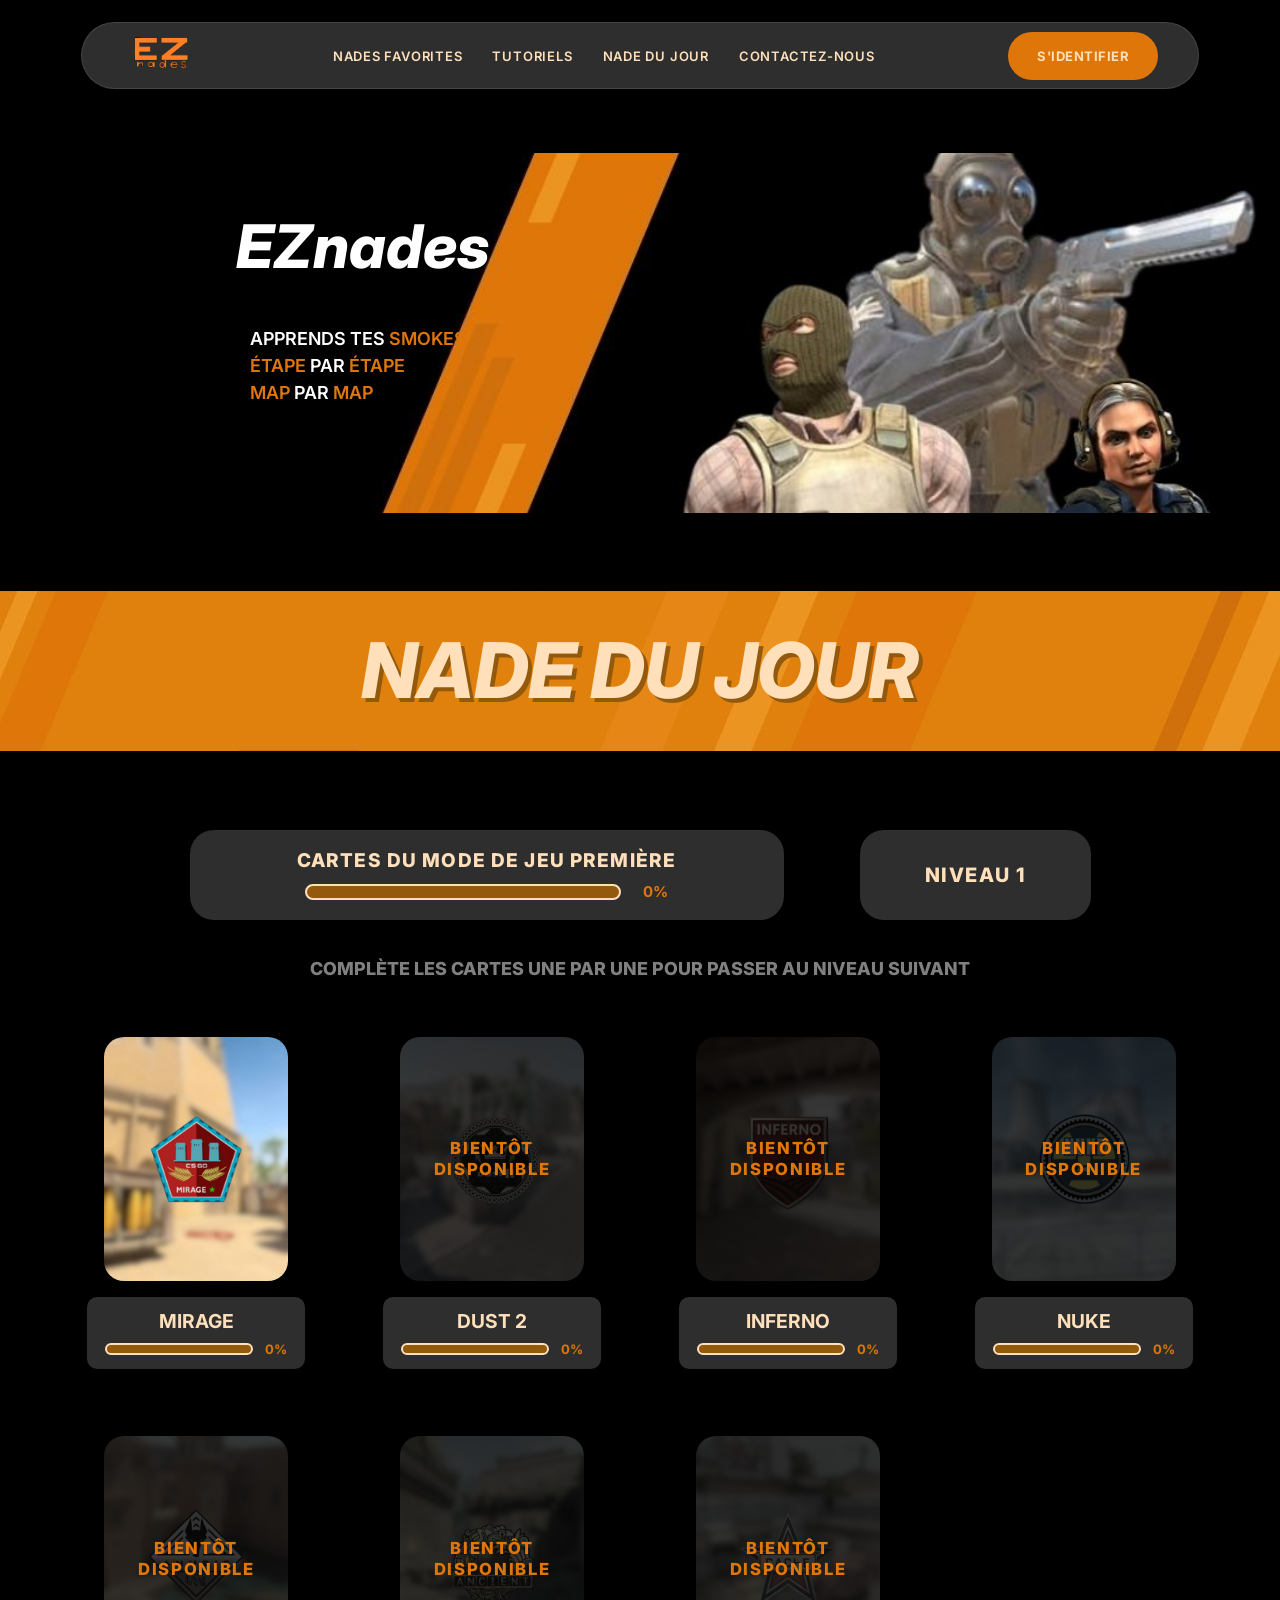
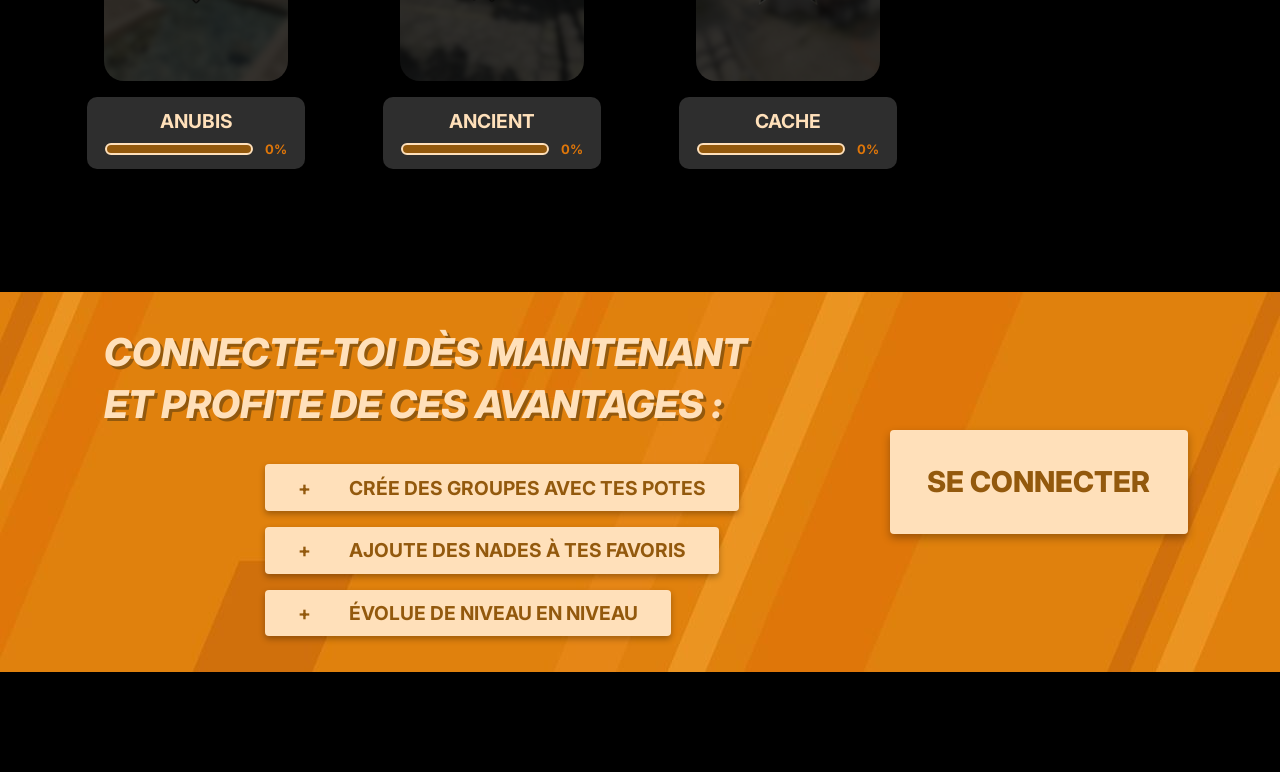
==== commit 241aa822: "Picto smoke beige" ====
--- a/index.html
+++ b/index.html
@@ -162,7 +162,7 @@
     <h2>Connecte-toi dès maintenant<br>et profite de ces avantages :</h2>
     <ul class="connexion__liste">
       <li>Crée des groupes avec tes potes</li>
-      <li>Ajoute des grenades à tes favoris</li>
+      <li>Ajoute des nades à tes favoris</li>
       <li>Évolue de niveau en niveau</li>
     </ul>
   </div>
